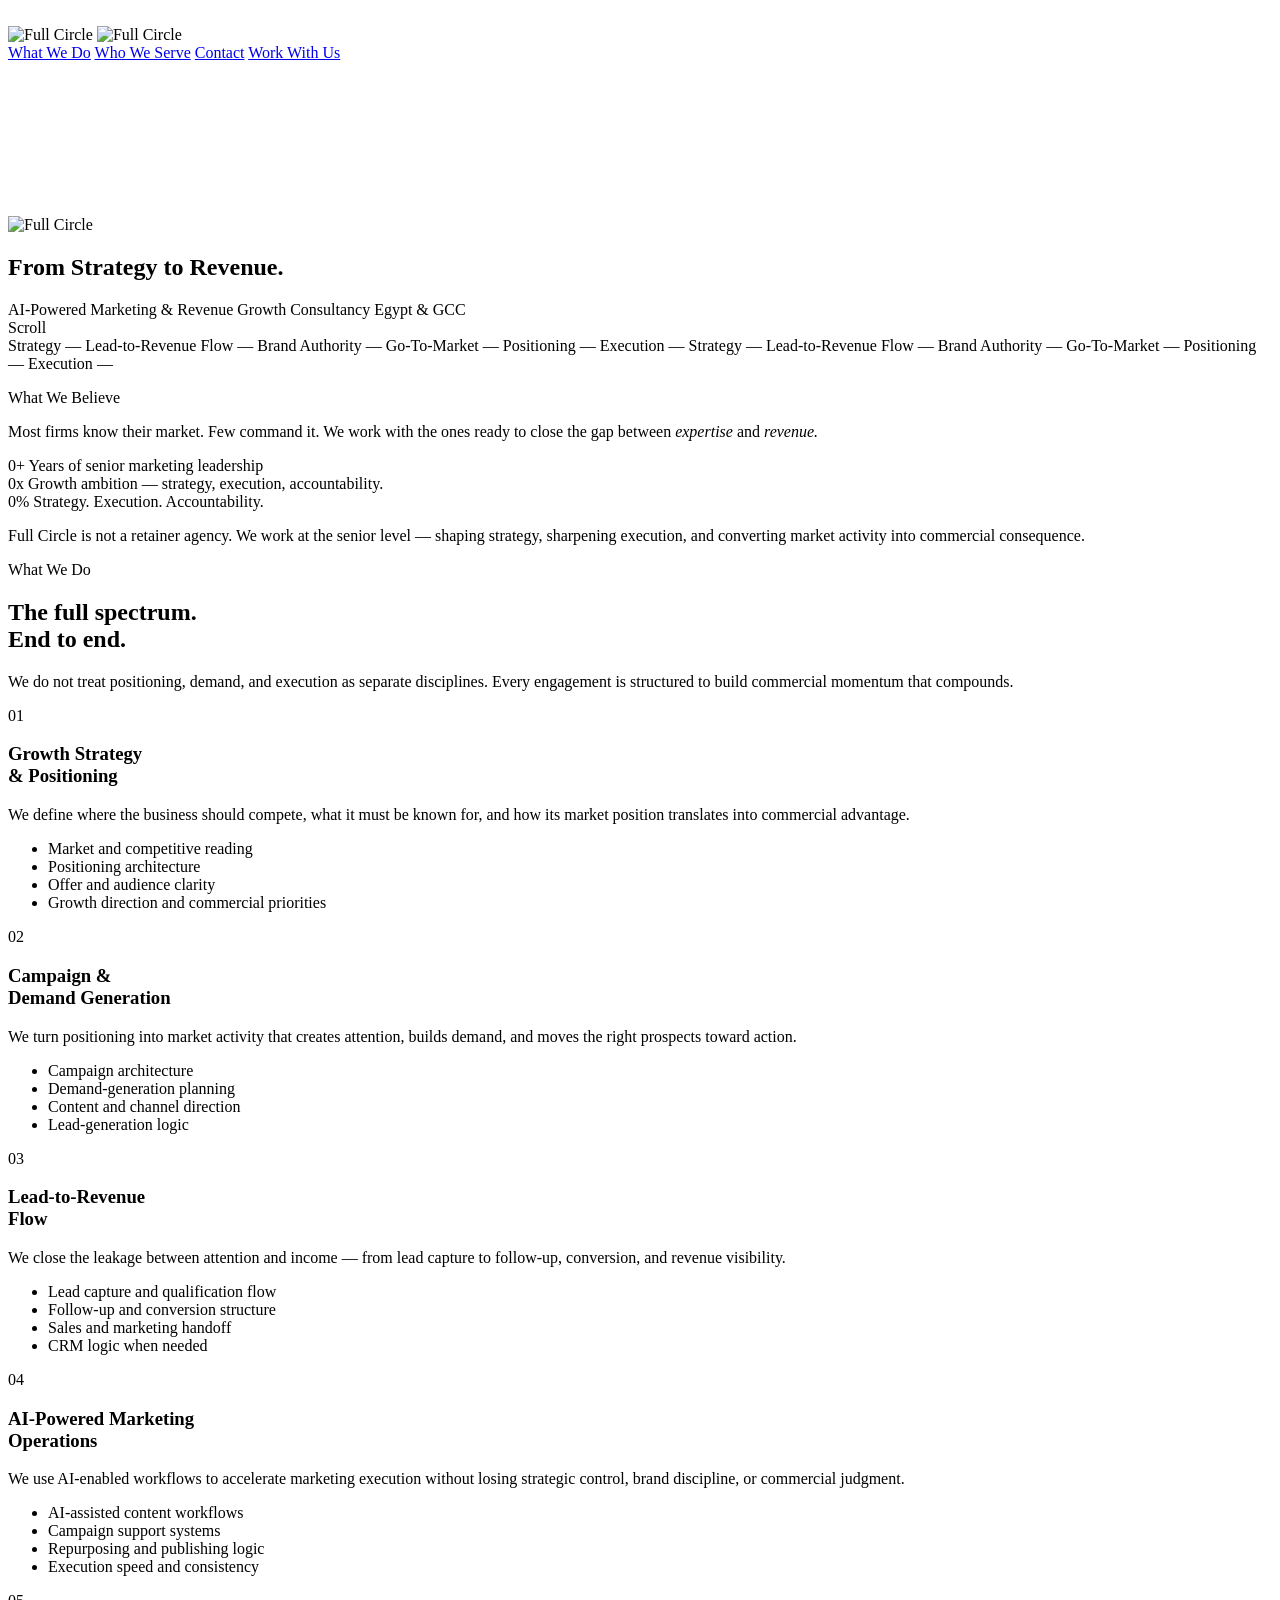
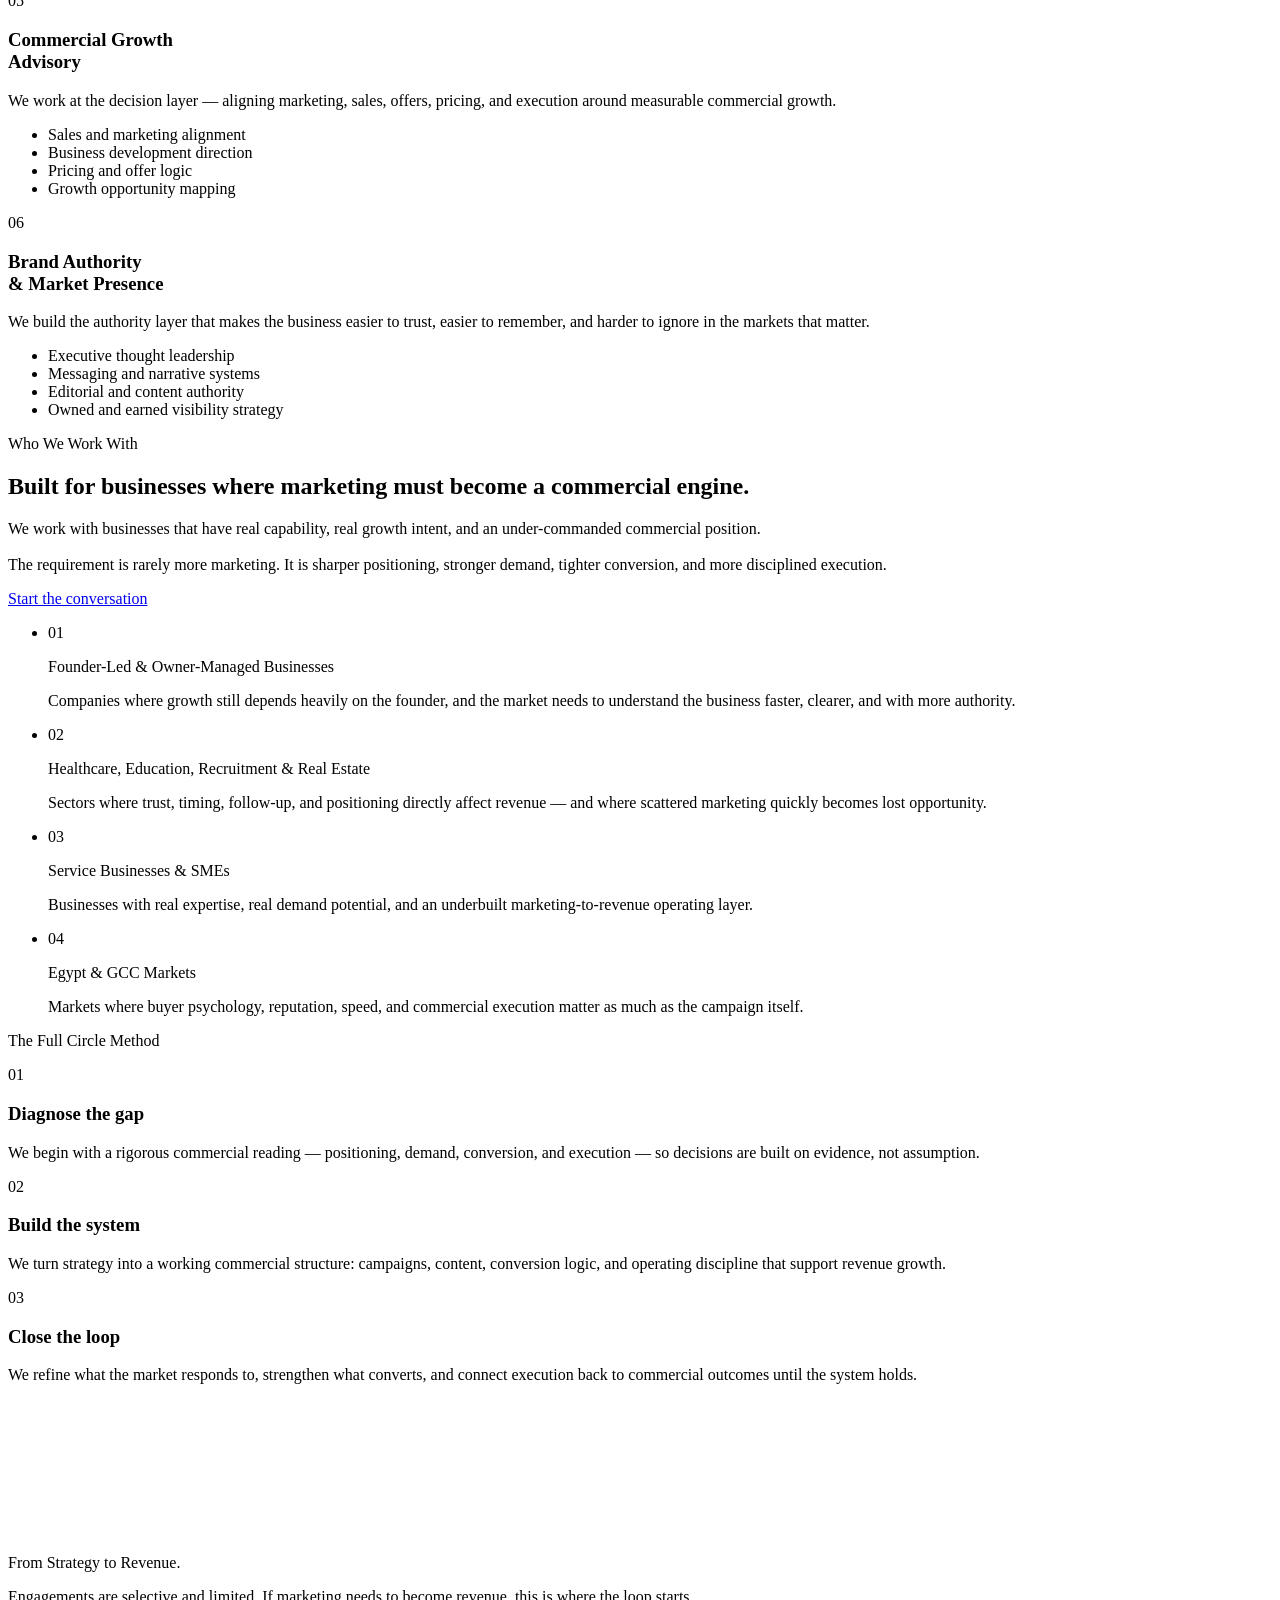
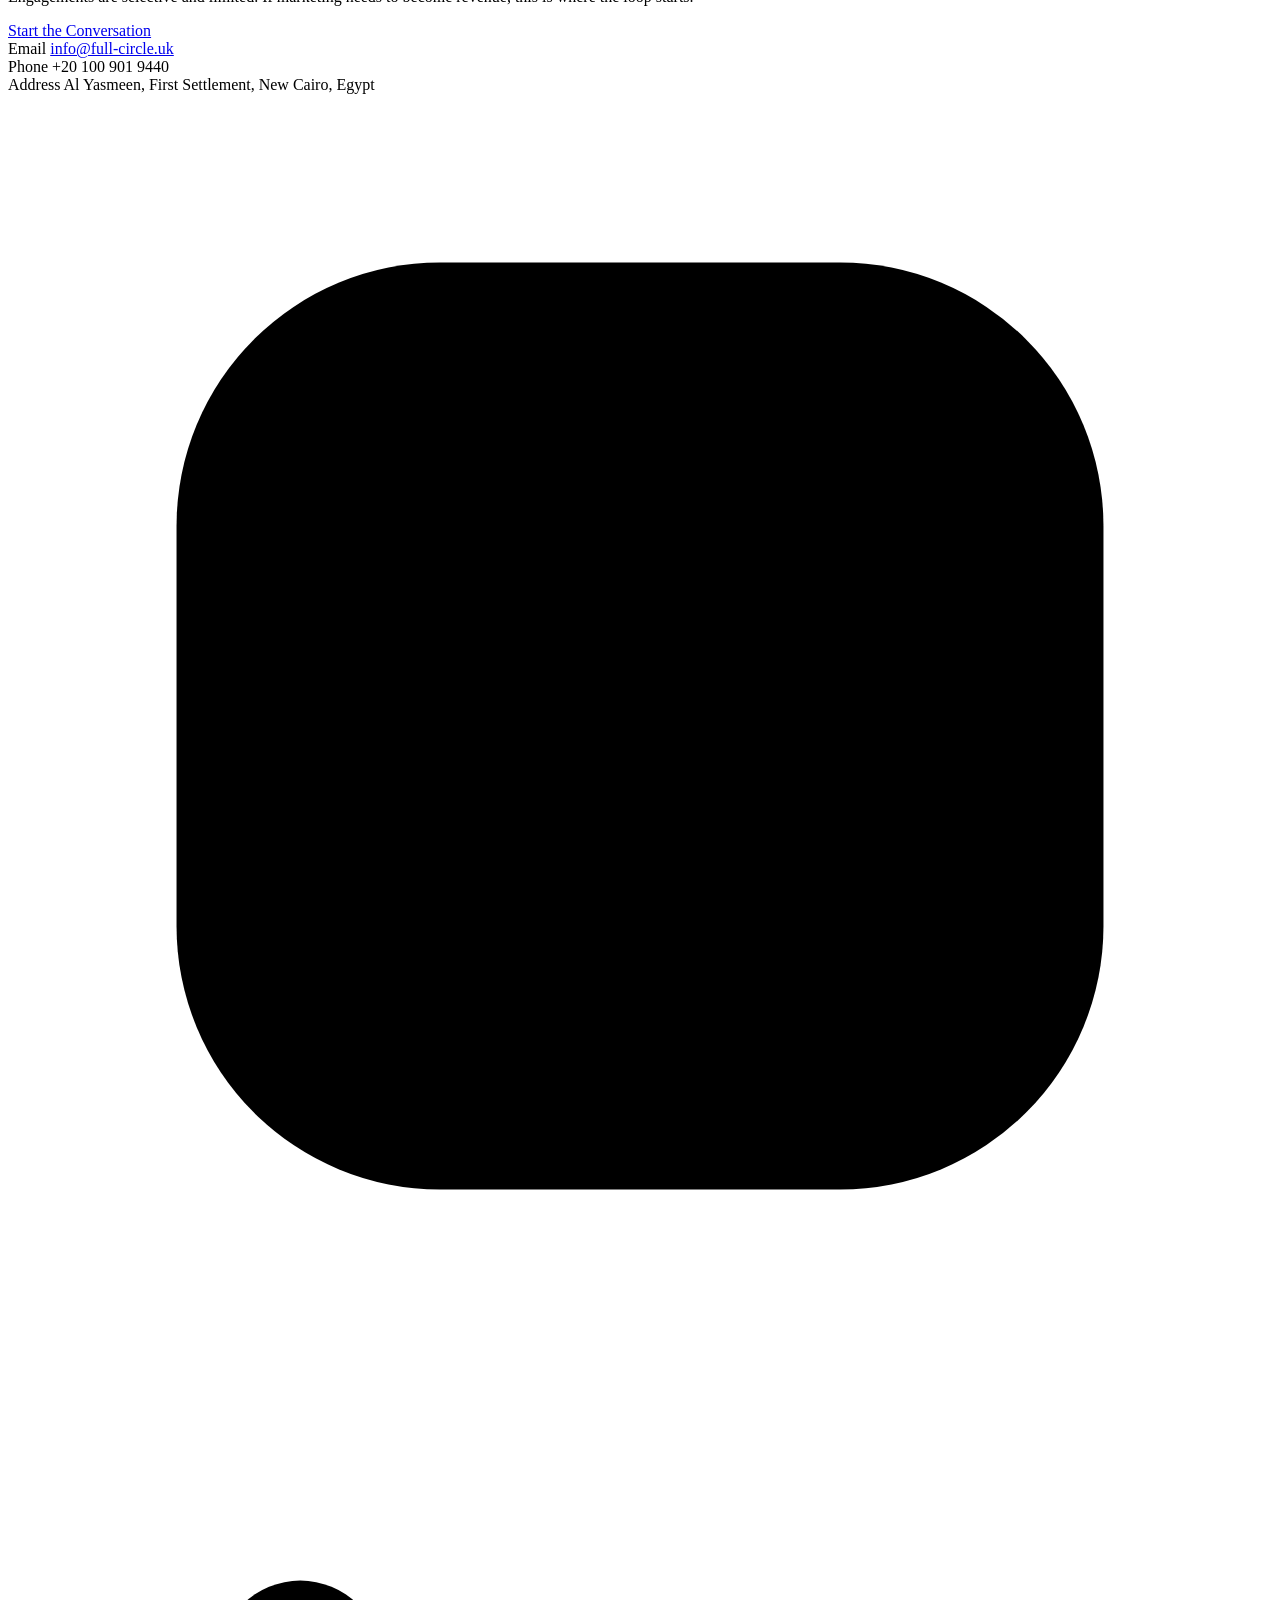
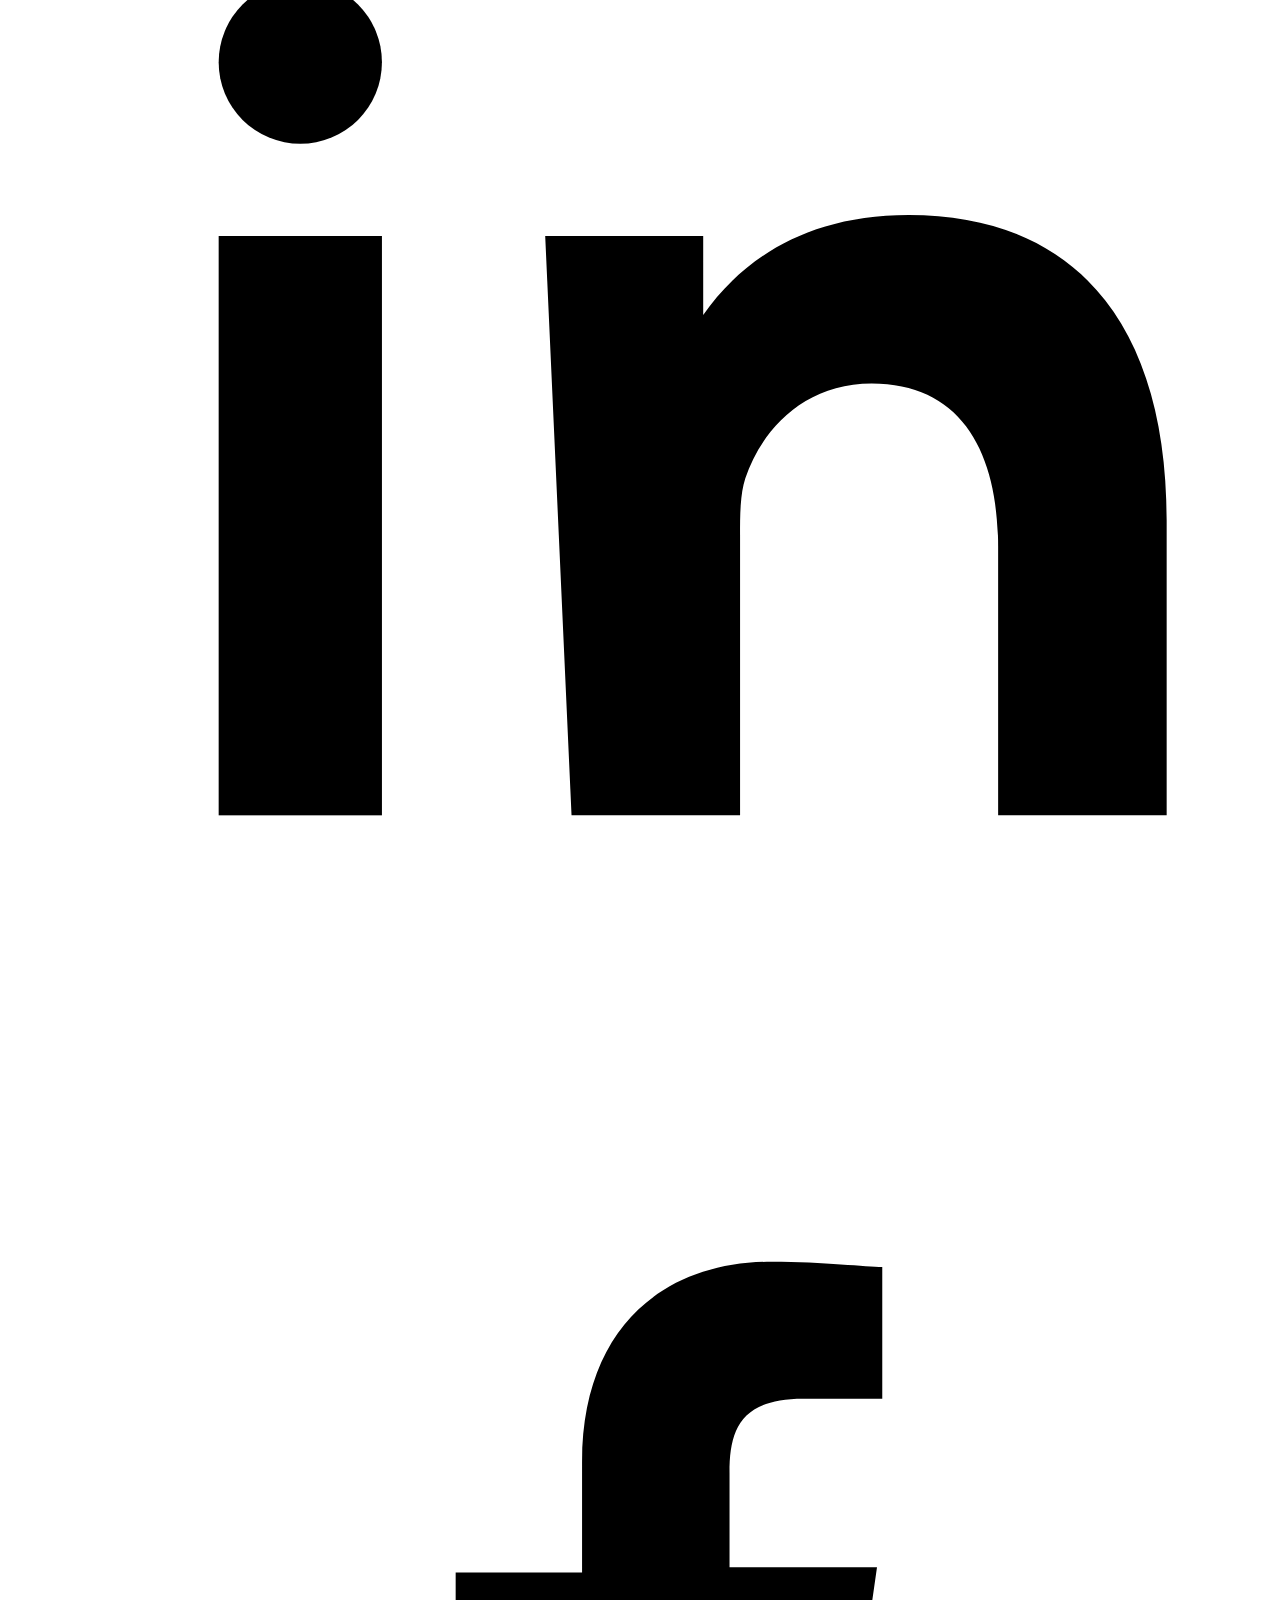
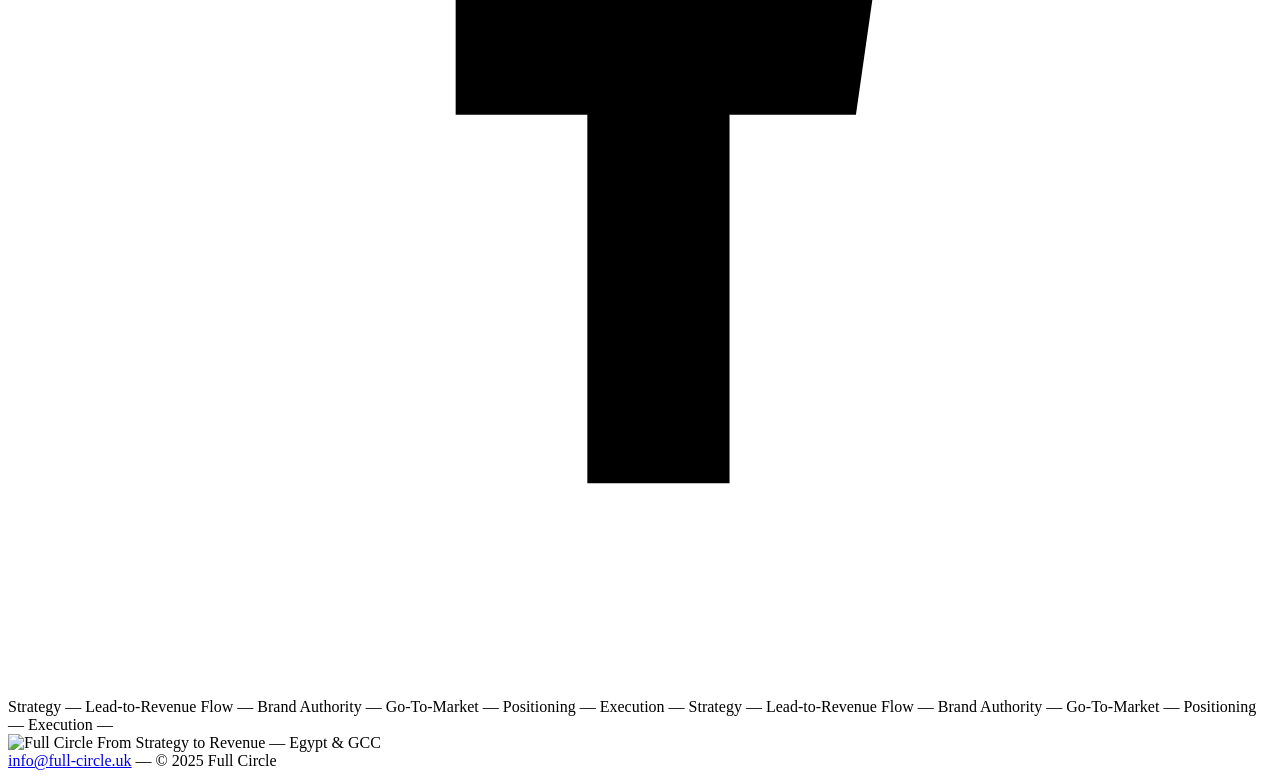
==== index.html @ f4ef0912 "Restore Full Circle website files" ====
<!DOCTYPE html>
<html lang="en">
<head>
  <meta charset="UTF-8">
  <meta name="viewport" content="width=device-width, initial-scale=1.0">
  <title>Full Circle — From Strategy to Revenue</title>
  <meta name="description" content="Full Circle is a senior marketing and revenue growth consultancy for founder-led consultancies, advisory firms, and expert-led B2B businesses in Egypt and the GCC.">

  <!-- Preconnect -->
  <link rel="preconnect" href="https://fonts.googleapis.com">
  <link rel="preconnect" href="https://fonts.gstatic.com" crossorigin>

  <!-- Fonts -->
  <link href="https://fonts.googleapis.com/css2?family=Cormorant+Garamond:ital,wght@0,300;0,400;0,500;0,600;1,300;1,400;1,500;1,600&family=Inter:wght@300;400;500&display=swap" rel="stylesheet">

  <!-- Styles -->
  <link rel="stylesheet" href="assets/css/style.css">

  <!-- Favicon -->
  <link rel="icon" type="image/svg+xml" href="assets/brand/icon/favicon.svg">
</head>
<body>

  <!-- ── Grain texture overlay ─────────────────────────── -->
  <div class="grain" aria-hidden="true"></div>

  <!-- ── Custom cursor ─────────────────────────────────── -->
  <div class="cursor"      aria-hidden="true"></div>
  <div class="cursor-ring" aria-hidden="true">
    <img
      class="cursor-c"
      src="assets/brand/icon/full_circle_cursor_c.png"
      alt=""
    >
  </div>

  <!-- ═══════════════════════════════════════════════════
       NAVIGATION
  ════════════════════════════════════════════════════ -->
  <nav role="navigation" aria-label="Main">
    <div class="nav-logo">
      <img
        class="nav-logo-full"
        src="assets/brand/logo/full_circle_logo_primary_color.svg"
        alt="Full Circle"
      >
      <img
        class="nav-logo-icon"
        src="assets/brand/icon/full_circle_icon_primary_color.svg"
        alt="Full Circle"
      >
    </div>

    <div class="nav-right">
      <a href="#services" class="nav-link">What We Do</a>
      <a href="#audience" class="nav-link">Who We Serve</a>
      <a href="#contact" class="nav-link">Contact</a>
      <a href="mailto:info@full-circle.uk" class="nav-cta">Work With Us</a>
    </div>
  </nav>

  <!-- ═══════════════════════════════════════════════════
       HERO
  ════════════════════════════════════════════════════ -->
  <section class="hero" aria-label="Hero">

    <!-- Atmospheric breathing glow -->
    <div class="hero-glow" aria-hidden="true"></div>

    <!-- Orange flare on entrance -->
    <div class="hero-flash" aria-hidden="true"></div>

    <!-- Video background -->
    <div class="hero-video-wrap" aria-hidden="true">
      <video class="hero-video" autoplay muted loop playsinline preload="auto" disablepictureinpicture>
        <source src="assets/video/hero-bg-v2.mp4" type="video/mp4">
      </video>
    </div>

    <!-- Cinematic scan-line entrance -->
    <div class="hero-scan" aria-hidden="true"></div>

    <!-- Core -->
    <div class="hero-inner">

      <!-- Primary colour brand mark -->
      <div class="hero-mark">
        <img
          src="assets/brand/logo/full_circle_logo_primary_color.svg"
          alt="Full Circle"
        >
      </div>

      <!-- Dominant statement -->
      <h1 class="hero-statement" aria-label="From Strategy to Revenue">
        <span class="hero-stmt-line">
          <span class="hero-stmt-inner">From Strategy</span>
        </span>
        <span class="hero-stmt-line">
          <span class="hero-stmt-inner is-accent">to Revenue.</span>
        </span>
      </h1>

    </div>

    <!-- Side label -->
    <span class="hero-side-label" aria-hidden="true">AI-Powered Marketing &amp; Revenue Growth Consultancy</span>

    <!-- Region -->
    <span class="hero-year" aria-hidden="true">Egypt &amp; GCC</span>

    <!-- Scroll cue -->
    <div class="hero-scroll" aria-hidden="true">
      <span>Scroll</span>
      <div class="hero-scroll-line"></div>
    </div>

  </section>

  <!-- ═══════════════════════════════════════════════════
       TICKER
  ════════════════════════════════════════════════════ -->
  <div class="ticker" aria-hidden="true">
    <div class="ticker-track">
      <span class="ticker-word">Strategy</span>
      <span class="ticker-sep">—</span>
      <span class="ticker-word">Lead-to-Revenue Flow</span>
      <span class="ticker-sep">—</span>
      <span class="ticker-word">Brand Authority</span>
      <span class="ticker-sep">—</span>
      <span class="ticker-word">Go-To-Market</span>
      <span class="ticker-sep">—</span>
      <span class="ticker-word">Positioning</span>
      <span class="ticker-sep">—</span>
      <span class="ticker-word">Execution</span>
      <span class="ticker-sep">—</span>
      <span class="ticker-word">Strategy</span>
      <span class="ticker-sep">—</span>
      <span class="ticker-word">Lead-to-Revenue Flow</span>
      <span class="ticker-sep">—</span>
      <span class="ticker-word">Brand Authority</span>
      <span class="ticker-sep">—</span>
      <span class="ticker-word">Go-To-Market</span>
      <span class="ticker-sep">—</span>
      <span class="ticker-word">Positioning</span>
      <span class="ticker-sep">—</span>
      <span class="ticker-word">Execution</span>
      <span class="ticker-sep">—</span>
    </div>
  </div>

  <!-- ═══════════════════════════════════════════════════
       MANIFESTO
  ════════════════════════════════════════════════════ -->
  <section class="manifesto" aria-label="Positioning">
    <div class="container">

      <p class="manifesto-label">What We Believe</p>

      <p class="manifesto-text">
        Most firms know their market.
        Few command it. We work with the ones
        ready to close the gap between
        <em>expertise</em> and <em>revenue.</em>
      </p>

      <div class="manifesto-aside">

        <div class="manifesto-stat">
          <span class="stat-number">
            <span class="count" data-target="15" data-suffix="+">0+</span>
          </span>
          <span class="stat-label">Years of senior marketing leadership</span>
        </div>

        <div class="manifesto-stat">
          <span class="stat-number">
            <span class="count" data-target="3" data-suffix="x">0x</span>
          </span>
          <span class="stat-label">Growth ambition — strategy, execution, accountability.</span>
        </div>

        <div class="manifesto-stat">
          <span class="stat-number">
            <span class="count" data-target="100" data-suffix="%">0%</span>
          </span>
          <span class="stat-label">Strategy. Execution. Accountability.</span>
        </div>

        <p class="manifesto-note">
          Full Circle is not a retainer agency.
          We work at the senior level — shaping strategy,
          sharpening execution, and converting market activity
          into commercial consequence.
        </p>

      </div>

    </div>
  </section>

  <!-- ═══════════════════════════════════════════════════
       SERVICES
  ════════════════════════════════════════════════════ -->
  <section class="services" id="services" aria-label="Services">
    <div class="container">

      <div class="services-header">
        <div>
          <p class="services-label">What We Do</p>
          <h2 class="services-headline">The full spectrum.<br>End to end.</h2>
        </div>
        <p class="services-intro">
          We do not treat positioning, demand, and execution
          as separate disciplines. Every engagement is structured
          to build commercial momentum that compounds.
        </p>
      </div>

      <div class="services-grid">

        <!-- 01 -->
        <article class="service-card">
          <span class="service-number">01</span>
          <h3 class="service-title">Growth Strategy<br>&amp; Positioning</h3>
          <p class="service-desc">
            We define where the business should compete, what it must
            be known for, and how its market position translates into
            commercial advantage.
          </p>
          <ul class="service-items">
            <li>Market and competitive reading</li>
            <li>Positioning architecture</li>
            <li>Offer and audience clarity</li>
            <li>Growth direction and commercial priorities</li>
          </ul>
        </article>

        <!-- 02 -->
        <article class="service-card">
          <span class="service-number">02</span>
          <h3 class="service-title">Campaign &amp;<br>Demand Generation</h3>
          <p class="service-desc">
            We turn positioning into market activity that creates
            attention, builds demand, and moves the right prospects
            toward action.
          </p>
          <ul class="service-items">
            <li>Campaign architecture</li>
            <li>Demand-generation planning</li>
            <li>Content and channel direction</li>
            <li>Lead-generation logic</li>
          </ul>
        </article>

        <!-- 03 -->
        <article class="service-card">
          <span class="service-number">03</span>
          <h3 class="service-title">Lead-to-Revenue<br>Flow</h3>
          <p class="service-desc">
            We close the leakage between attention and income — from
            lead capture to follow-up, conversion, and revenue visibility.
          </p>
          <ul class="service-items">
            <li>Lead capture and qualification flow</li>
            <li>Follow-up and conversion structure</li>
            <li>Sales and marketing handoff</li>
            <li>CRM logic when needed</li>
          </ul>
        </article>

        <!-- 04 -->
        <article class="service-card">
          <span class="service-number">04</span>
          <h3 class="service-title">AI-Powered Marketing<br>Operations</h3>
          <p class="service-desc">
            We use AI-enabled workflows to accelerate marketing
            execution without losing strategic control, brand discipline,
            or commercial judgment.
          </p>
          <ul class="service-items">
            <li>AI-assisted content workflows</li>
            <li>Campaign support systems</li>
            <li>Repurposing and publishing logic</li>
            <li>Execution speed and consistency</li>
          </ul>
        </article>

        <!-- 05 -->
        <article class="service-card">
          <span class="service-number">05</span>
          <h3 class="service-title">Commercial Growth<br>Advisory</h3>
          <p class="service-desc">
            We work at the decision layer — aligning marketing, sales,
            offers, pricing, and execution around measurable
            commercial growth.
          </p>
          <ul class="service-items">
            <li>Sales and marketing alignment</li>
            <li>Business development direction</li>
            <li>Pricing and offer logic</li>
            <li>Growth opportunity mapping</li>
          </ul>
        </article>

        <!-- 06 -->
        <article class="service-card">
          <span class="service-number">06</span>
          <h3 class="service-title">Brand Authority<br>&amp; Market Presence</h3>
          <p class="service-desc">
            We build the authority layer that makes the business
            easier to trust, easier to remember, and harder to ignore
            in the markets that matter.
          </p>
          <ul class="service-items">
            <li>Executive thought leadership</li>
            <li>Messaging and narrative systems</li>
            <li>Editorial and content authority</li>
            <li>Owned and earned visibility strategy</li>
          </ul>
        </article>

      </div>

    </div>
  </section>

  <!-- ═══════════════════════════════════════════════════
       AUDIENCE
  ════════════════════════════════════════════════════ -->
  <section class="audience" id="audience" aria-label="Who We Serve">
    <div class="container">
      <div class="audience-inner">

        <div class="audience-left">
          <span class="audience-label">Who We Work With</span>
          <h2 class="audience-headline">Built for businesses where marketing must become a commercial engine.</h2>
          <p class="audience-body">
            We work with businesses that have real capability, real
            growth intent, and an under-commanded commercial position.
            <br><br>
            The requirement is rarely more marketing. It is sharper
            positioning, stronger demand, tighter conversion, and more
            disciplined execution.
          </p>
          <a href="#contact" class="audience-cta-link">Start the conversation</a>
        </div>

        <div class="audience-right">
          <ul class="audience-list">

            <li class="audience-item">
              <span class="audience-item-number">01</span>
              <div class="audience-item-content">
                <p class="audience-item-title">Founder-Led &amp; Owner-Managed Businesses</p>
                <p class="audience-item-desc">
                  Companies where growth still depends heavily on the
                  founder, and the market needs to understand the
                  business faster, clearer, and with more authority.
                </p>
              </div>
            </li>

            <li class="audience-item">
              <span class="audience-item-number">02</span>
              <div class="audience-item-content">
                <p class="audience-item-title">Healthcare, Education, Recruitment &amp; Real Estate</p>
                <p class="audience-item-desc">
                  Sectors where trust, timing, follow-up, and positioning
                  directly affect revenue — and where scattered marketing
                  quickly becomes lost opportunity.
                </p>
              </div>
            </li>

            <li class="audience-item">
              <span class="audience-item-number">03</span>
              <div class="audience-item-content">
                <p class="audience-item-title">Service Businesses &amp; SMEs</p>
                <p class="audience-item-desc">
                  Businesses with real expertise, real demand potential,
                  and an underbuilt marketing-to-revenue operating layer.
                </p>
              </div>
            </li>

            <li class="audience-item">
              <span class="audience-item-number">04</span>
              <div class="audience-item-content">
                <p class="audience-item-title">Egypt & GCC Markets</p>
                <p class="audience-item-desc">
                  Markets where buyer psychology, reputation, speed,
                  and commercial execution matter as much as
                  the campaign itself.
                </p>
              </div>
            </li>

          </ul>
        </div>

      </div>
    </div>
  </section>

  <!-- ═══════════════════════════════════════════════════
       METHOD
  ════════════════════════════════════════════════════ -->
  <section class="method" aria-label="How We Work">
    <div class="container">

      <p class="method-label">The Full Circle Method</p>

      <div class="method-steps">

        <div class="method-step">
          <span class="method-step-num">01</span>
          <h3 class="method-step-title">Diagnose the gap</h3>
          <p class="method-step-desc">
            We begin with a rigorous commercial reading — positioning,
            demand, conversion, and execution — so decisions are
            built on evidence, not assumption.
          </p>
        </div>

        <div class="method-step">
          <span class="method-step-num">02</span>
          <h3 class="method-step-title">Build the system</h3>
          <p class="method-step-desc">
            We turn strategy into a working commercial structure:
            campaigns, content, conversion logic, and operating
            discipline that support revenue growth.
          </p>
        </div>

        <div class="method-step">
          <span class="method-step-num">03</span>
          <h3 class="method-step-title">Close the loop</h3>
          <p class="method-step-desc">
            We refine what the market responds to, strengthen what
            converts, and connect execution back to commercial
            outcomes until the system holds.
          </p>
        </div>

      </div>

    </div>
  </section>

  <!-- ═══════════════════════════════════════════════════
       CTA / CONTACT
  ════════════════════════════════════════════════════ -->
  <section class="cta-section" id="contact" aria-label="Contact">

    <!-- Video background — same treatment as hero -->
    <div class="cta-video-wrap" aria-hidden="true">
      <video class="cta-video" autoplay muted loop playsinline preload="auto" disablepictureinpicture>
        <source src="assets/video/hero-bg-v2.mp4" type="video/mp4">
      </video>
    </div>

    <div class="container">
      <div class="cta-inner">

        <span class="cta-eyebrow">
          <span class="cta-eyebrow-main">From Strategy</span>
          <span class="cta-eyebrow-accent">to Revenue.</span>
        </span>

        <p class="cta-sub">
          Engagements are selective and limited.
          If marketing needs to become revenue,
          this is where the loop starts.
        </p>

        <a href="mailto:info@full-circle.uk" class="cta-button">Start the Conversation</a>

        <div class="contact-grid">
          <div class="contact-item">
            <span class="contact-label">Email</span>
            <a href="mailto:info@full-circle.uk" class="contact-value">info@full-circle.uk</a>
          </div>
          <div class="contact-item">
            <span class="contact-label">Phone</span>
            <span class="contact-value">+20 100 901 9440</span>
          </div>
          <div class="contact-item">
            <span class="contact-label">Address</span>
            <span class="contact-value">Al Yasmeen, First Settlement, New Cairo, Egypt</span>
          </div>
        </div>

        <div class="social-links" aria-label="Social links">
          <a href="https://www.instagram.com/fullcircleeg/" class="social-link" aria-label="Instagram" target="_blank" rel="noopener noreferrer">
            <svg viewBox="0 0 24 24" aria-hidden="true">
              <rect x="3.2" y="3.2" width="17.6" height="17.6" rx="5"></rect>
              <circle cx="12" cy="12" r="4.1"></circle>
              <circle cx="17.4" cy="6.6" r="1"></circle>
            </svg>
          </a>
          <a href="https://www.linkedin.com/company/full-circle-eg/" class="social-link" aria-label="LinkedIn" target="_blank" rel="noopener noreferrer">
            <svg viewBox="0 0 24 24" aria-hidden="true">
              <rect x="4" y="9" width="3.1" height="11"></rect>
              <circle cx="5.55" cy="5.7" r="1.55"></circle>
              <path d="M10.2 9h3v1.5c.7-1 1.9-1.9 3.9-1.9 3.1 0 4.9 2 4.9 5.8V20h-3.2v-5.1c0-1.8-.7-3.1-2.4-3.1-1.3 0-2.1.9-2.4 1.8-.1.3-.1.7-.1 1.1V20h-3.2z"></path>
            </svg>
          </a>
          <a href="https://www.facebook.com/fullcirclemarketingagency/" class="social-link" aria-label="Facebook" target="_blank" rel="noopener noreferrer">
            <svg viewBox="0 0 24 24" aria-hidden="true">
              <path d="M13.7 20v-7h2.4l.4-2.8h-2.8V8.4c0-.8.2-1.4 1.4-1.4h1.5V4.5c-.3 0-1.1-.1-2.1-.1-2.1 0-3.6 1.3-3.6 3.8v2.1H8.5V13H11v7z"></path>
            </svg>
          </a>
        </div>

      </div>
    </div>
  </section>

  <!-- ═══════════════════════════════════════════════════
       FOOTER TICKER
  ════════════════════════════════════════════════════ -->
  <div class="ticker ticker--footer" aria-hidden="true">
    <div class="ticker-track ticker-track--rev">
      <span class="ticker-word">Strategy</span>
      <span class="ticker-sep">—</span>
      <span class="ticker-word">Lead-to-Revenue Flow</span>
      <span class="ticker-sep">—</span>
      <span class="ticker-word">Brand Authority</span>
      <span class="ticker-sep">—</span>
      <span class="ticker-word">Go-To-Market</span>
      <span class="ticker-sep">—</span>
      <span class="ticker-word">Positioning</span>
      <span class="ticker-sep">—</span>
      <span class="ticker-word">Execution</span>
      <span class="ticker-sep">—</span>
      <span class="ticker-word">Strategy</span>
      <span class="ticker-sep">—</span>
      <span class="ticker-word">Lead-to-Revenue Flow</span>
      <span class="ticker-sep">—</span>
      <span class="ticker-word">Brand Authority</span>
      <span class="ticker-sep">—</span>
      <span class="ticker-word">Go-To-Market</span>
      <span class="ticker-sep">—</span>
      <span class="ticker-word">Positioning</span>
      <span class="ticker-sep">—</span>
      <span class="ticker-word">Execution</span>
      <span class="ticker-sep">—</span>
    </div>
  </div>

  <!-- ═══════════════════════════════════════════════════
       FOOTER
  ════════════════════════════════════════════════════ -->
  <footer role="contentinfo">

    <div class="footer-left">
      <img class="footer-logo" src="assets/brand/logo/full_circle_logo_primary_color.svg" alt="Full Circle">
      <span class="footer-tagline">From Strategy to Revenue — Egypt &amp; GCC</span>
    </div>

    <div class="footer-right">
      <a href="mailto:info@full-circle.uk" class="footer-link">info@full-circle.uk</a>
      <span class="footer-sep" aria-hidden="true">—</span>
      <span class="footer-copy">© 2025 Full Circle</span>
    </div>

  </footer>

  <!-- ── GSAP ───────────────────────────────────────────── -->
  <script src="assets/js/gsap.min.js"></script>
  <script src="assets/js/ScrollTrigger.min.js"></script>

  <!-- ── Site JS ────────────────────────────────────────── -->
  <script src="assets/js/main.js"></script>

</body>
</html>
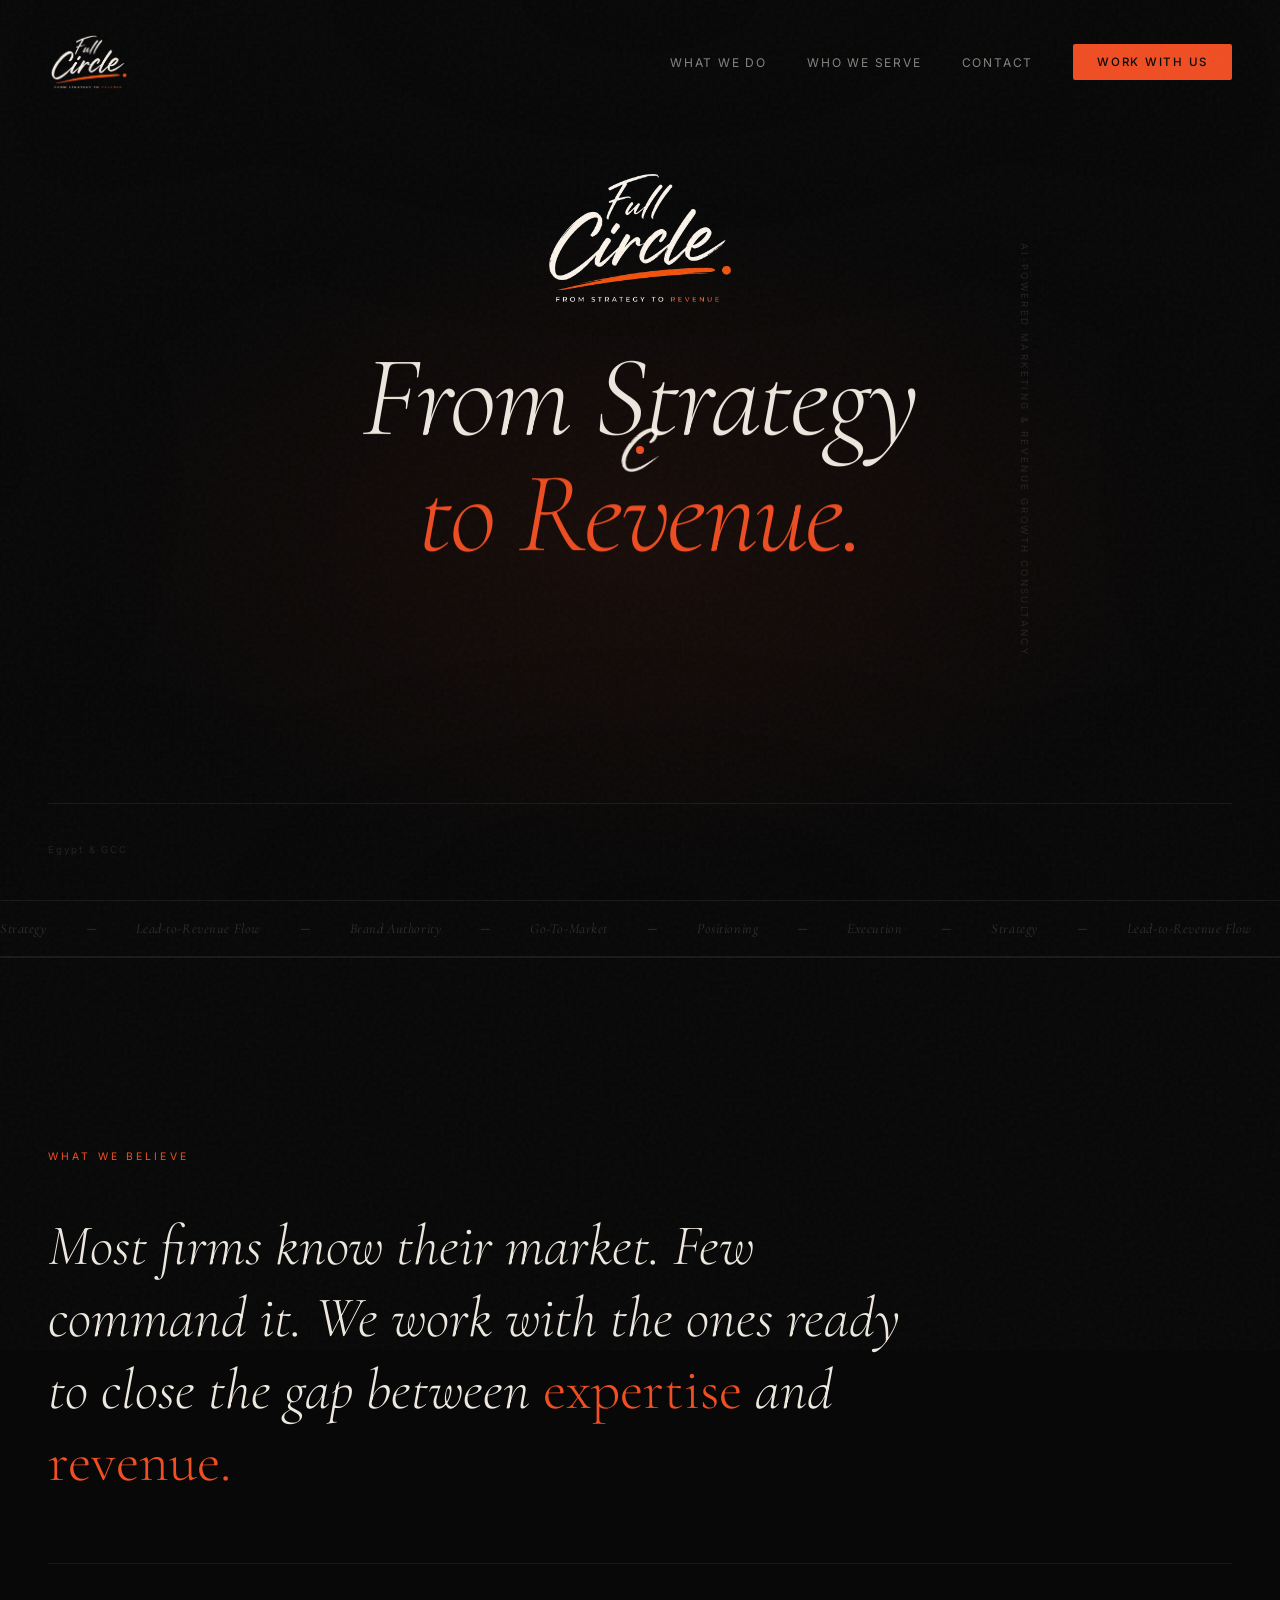
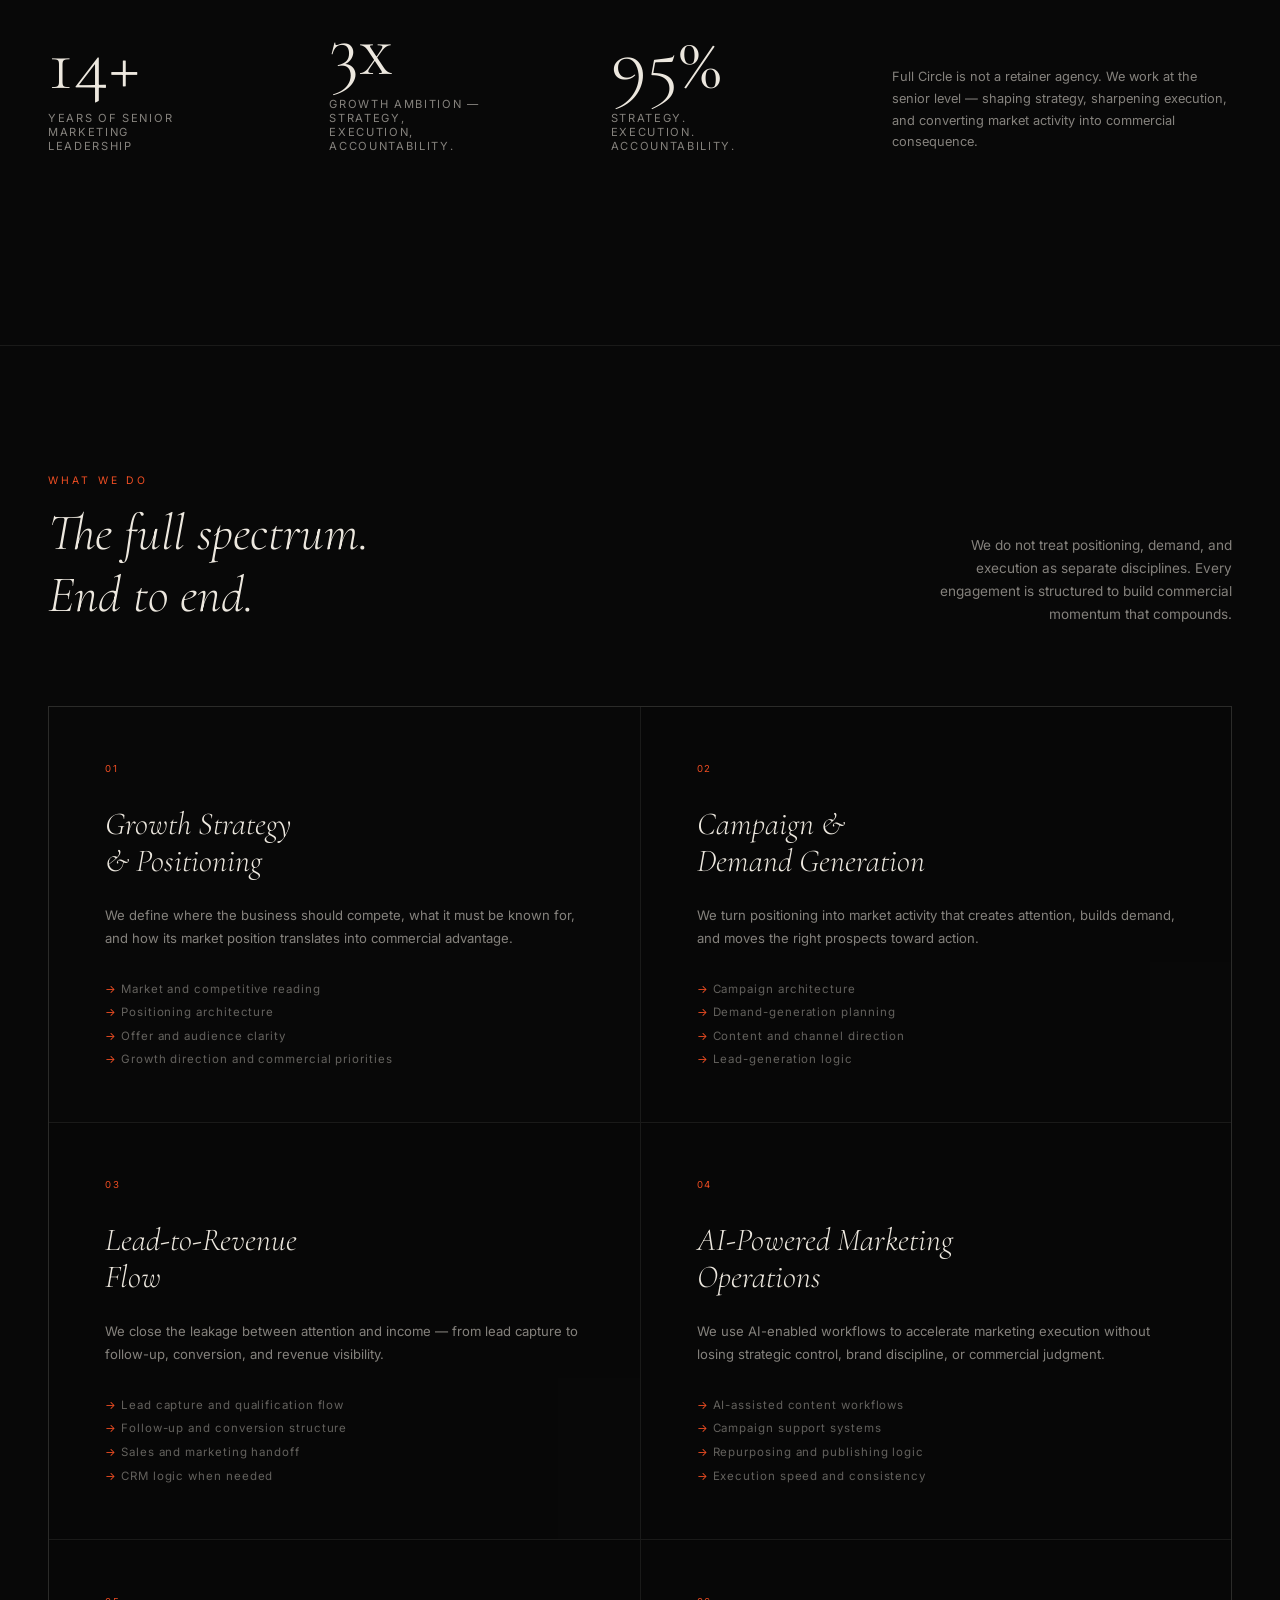
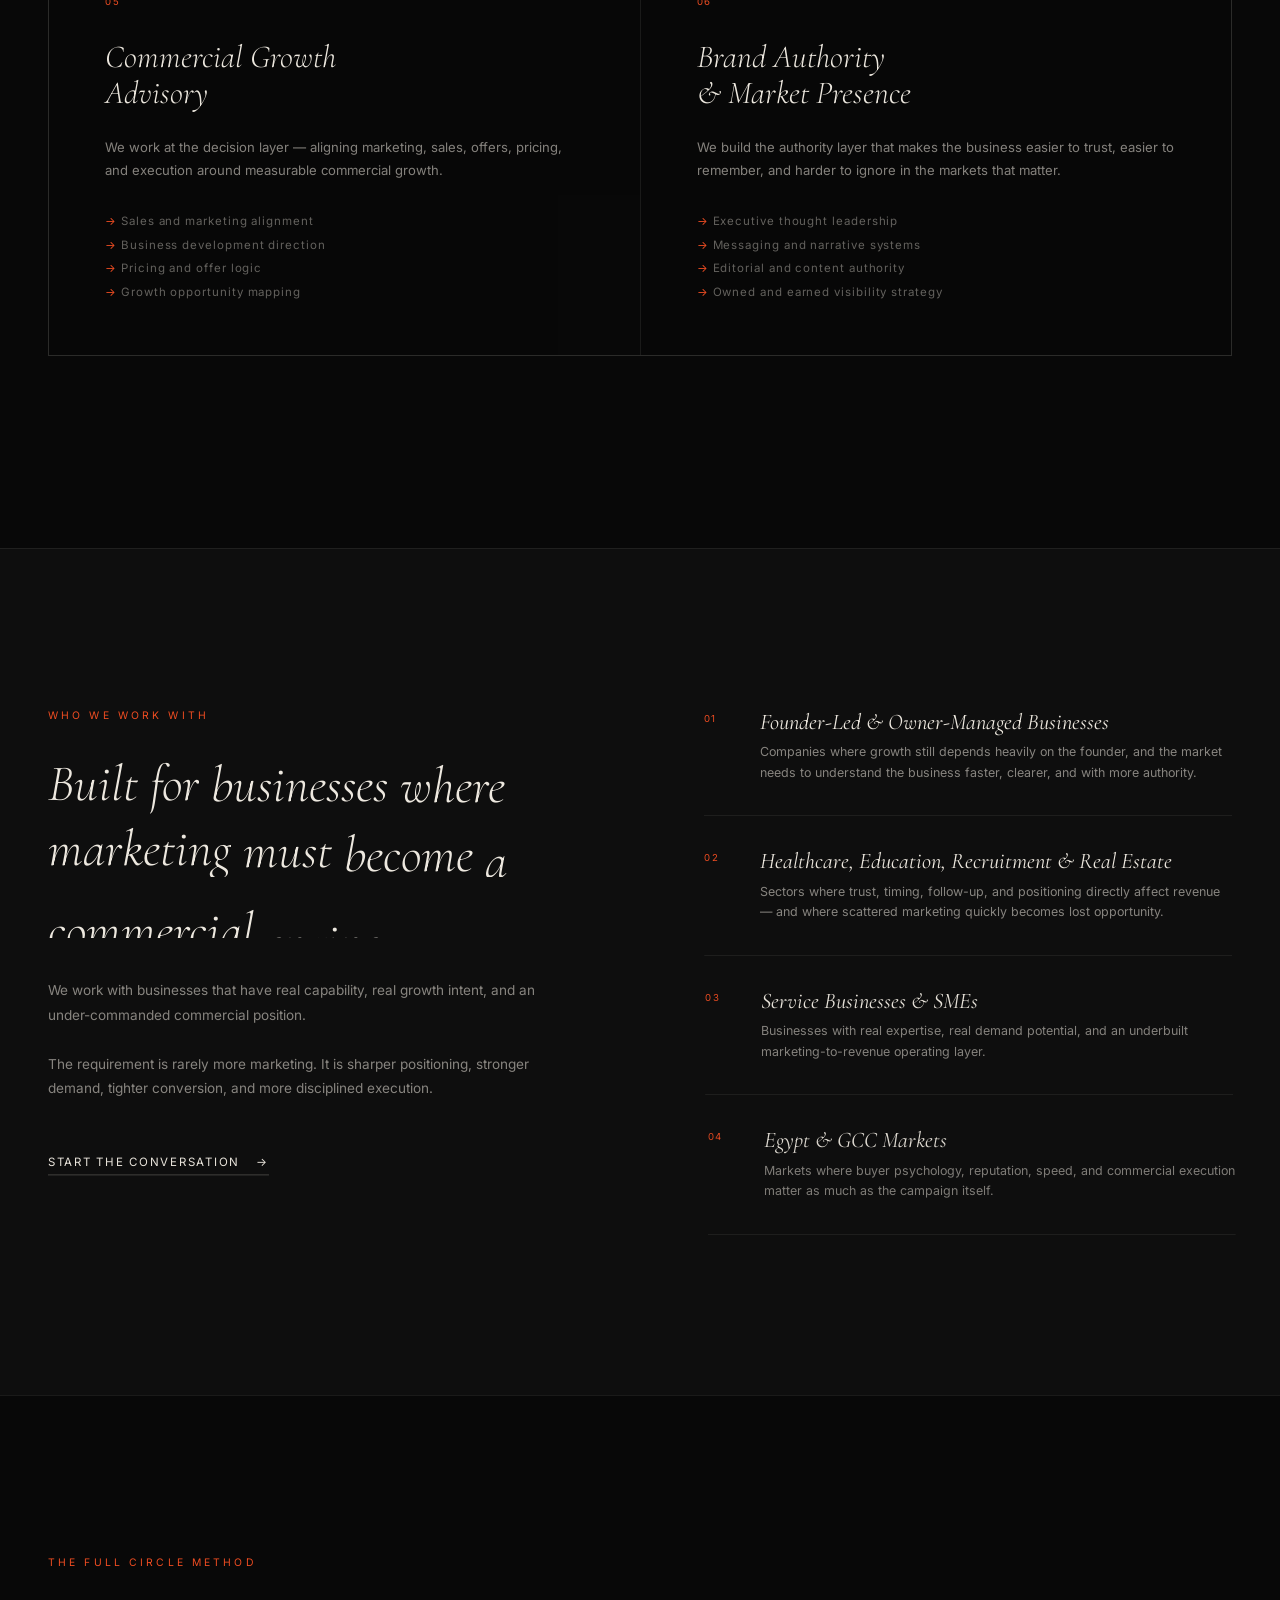
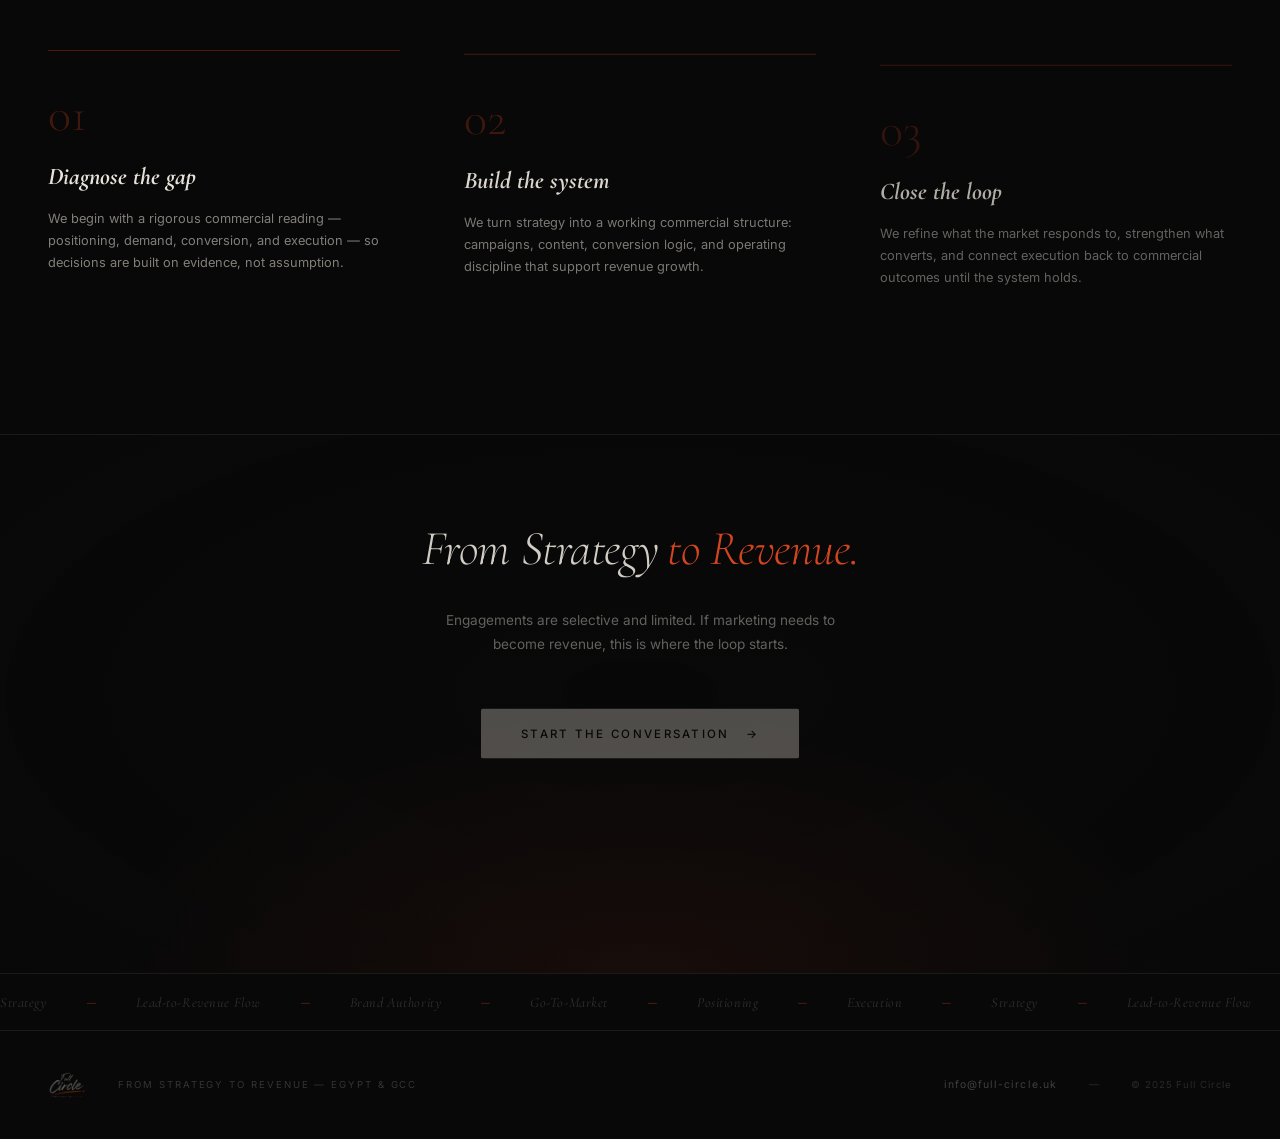
==== commit 279189a7: "Refresh cached mobile stylesheet" ====
--- a/index.html
+++ b/index.html
@@ -14,7 +14,7 @@
   <link href="https://fonts.googleapis.com/css2?family=Cormorant+Garamond:ital,wght@0,300;0,400;0,500;0,600;1,300;1,400;1,500;1,600&family=Inter:wght@300;400;500&display=swap" rel="stylesheet">
 
   <!-- Styles -->
-  <link rel="stylesheet" href="assets/css/style.css">
+  <link rel="stylesheet" href="assets/css/style.css?v=mobile-overflow-fix">
 
   <!-- Favicon -->
   <link rel="icon" type="image/svg+xml" href="assets/brand/icon/favicon.svg">
--- a/assets/css/style.css
+++ b/assets/css/style.css
@@ -0,0 +1,1252 @@
+/* ============================================================
+   FULL CIRCLE — Homepage Stylesheet
+   Brand: Dark editorial, premium consultancy
+   ============================================================ */
+
+/* ─── Reset & Base ────────────────────────────────────────── */
+*, *::before, *::after { margin: 0; padding: 0; box-sizing: border-box; }
+
+:root {
+  --bg:           #080808;
+  --surface:      #0E0E0E;
+  --cream:        #EDE8DF;
+  --cream-dim:    rgba(237, 232, 223, 0.55);
+  --cream-ghost:  rgba(237, 232, 223, 0.10);
+  --orange:       #F04E23;
+  --orange-glow:  rgba(240, 78, 35, 0.18);
+  --divider:      rgba(237, 232, 223, 0.08);
+  --serif:        'Cormorant Garamond', Georgia, serif;
+  --sans:         'Inter', system-ui, sans-serif;
+  --ease-out:     cubic-bezier(0.16, 1, 0.3, 1);
+  --ease-in-out:  cubic-bezier(0.76, 0, 0.24, 1);
+}
+
+html {
+  background: var(--bg);
+  color: var(--cream);
+  font-family: var(--sans);
+  font-size: 16px;
+  scroll-behavior: smooth;
+  overflow-x: hidden;
+  -webkit-font-smoothing: antialiased;
+}
+
+body {
+  background: var(--bg);
+  overflow-x: hidden;
+  cursor: none;
+}
+
+img { display: block; max-width: 100%; }
+a { color: inherit; text-decoration: none; }
+
+/* ─── Custom Cursor ───────────────────────────────────────── */
+.cursor {
+  position: fixed;
+  top: 0; left: 0;
+  width: 8px; height: 8px;
+  background: var(--orange);
+  border-radius: 50%;
+  pointer-events: none;
+  z-index: 9999;
+  transform: translate(-50%, -50%);
+  transition: width 0.3s var(--ease-out), height 0.3s var(--ease-out), background 0.3s;
+  will-change: transform;
+}
+
+.cursor-ring {
+  position: fixed;
+  top: 0; left: 0;
+  width: 52px; height: 52px;
+  pointer-events: none;
+  z-index: 9998;
+  will-change: transform;
+  display: flex;
+  align-items: center;
+  justify-content: center;
+  overflow: hidden;
+}
+
+.cursor-c {
+  width: 40px;
+  height: auto;
+  display: block;
+  user-select: none;
+  transition: transform 0.45s var(--ease-out), opacity 0.45s var(--ease-out);
+  opacity: 0.92;
+}
+
+body:has(a:hover) .cursor,
+body:has(button:hover) .cursor { width: 10px; height: 10px; }
+body:has(a:hover) .cursor-c,
+body:has(button:hover) .cursor-c { transform: scale(1.1); }
+
+@media (hover: none), (pointer: coarse) {
+  body {
+    cursor: auto;
+  }
+
+  .cursor {
+    display: none !important;
+  }
+
+  .cursor-ring {
+    width: 34px;
+    height: 34px;
+    opacity: 0.88;
+  }
+
+  .cursor-c {
+    width: 26px;
+    opacity: 0.88;
+  }
+}
+
+/* ─── Grain Overlay ───────────────────────────────────────── */
+.grain {
+  position: fixed;
+  inset: -50%;
+  width: 200%; height: 200%;
+  background-image: url("data:image/svg+xml,%3Csvg viewBox='0 0 512 512' xmlns='http://www.w3.org/2000/svg'%3E%3Cfilter id='noise'%3E%3CfeTurbulence type='fractalNoise' baseFrequency='0.9' numOctaves='4' stitchTiles='stitch'/%3E%3C/filter%3E%3Crect width='100%25' height='100%25' filter='url(%23noise)' opacity='1'/%3E%3C/svg%3E");
+  opacity: 0.032;
+  pointer-events: none;
+  z-index: 1000;
+  animation: grain-shift 8s steps(10) infinite;
+}
+
+@keyframes grain-shift {
+  0%,100% { transform: translate(0,0); }
+  10%      { transform: translate(-2%,-3%); }
+  20%      { transform: translate(3%,1%); }
+  30%      { transform: translate(-1%,4%); }
+  40%      { transform: translate(4%,-2%); }
+  50%      { transform: translate(-3%,3%); }
+  60%      { transform: translate(2%,-4%); }
+  70%      { transform: translate(-4%,2%); }
+  80%      { transform: translate(3%,-1%); }
+  90%      { transform: translate(-2%,4%); }
+}
+
+/* ─── Navigation ──────────────────────────────────────────── */
+nav {
+  position: fixed;
+  top: 0; left: 0; right: 0;
+  z-index: 500;
+  display: flex;
+  align-items: center;
+  justify-content: space-between;
+  padding: 2rem 3rem;
+  mix-blend-mode: normal;
+  transition: padding 0.4s var(--ease-out), background 0.4s;
+}
+
+nav.scrolled {
+  padding: 1.2rem 3rem;
+  background: rgba(8, 8, 8, 0.85);
+  backdrop-filter: blur(16px);
+  border-bottom: 1px solid var(--divider);
+}
+
+.nav-logo {
+  height: 60px;
+  display: flex;
+  align-items: center;
+  opacity: 0;
+  transform: translateY(-10px);
+}
+
+.nav-logo img {
+  height: 100%;
+  width: auto;
+}
+
+nav.scrolled .nav-logo {
+  height: 54px;
+}
+
+.nav-logo-icon {
+  display: none;
+}
+
+
+.nav-right {
+  display: flex;
+  align-items: center;
+  gap: 2.5rem;
+  opacity: 0;
+  transform: translateY(-10px);
+}
+
+.nav-link {
+  font-family: var(--sans);
+  font-size: 0.75rem;
+  font-weight: 400;
+  letter-spacing: 0.15em;
+  text-transform: uppercase;
+  color: var(--cream-dim);
+  transition: color 0.3s;
+}
+
+.nav-link:hover { color: var(--cream); }
+
+.nav-cta {
+  font-family: var(--sans);
+  font-size: 0.72rem;
+  font-weight: 500;
+  letter-spacing: 0.15em;
+  text-transform: uppercase;
+  color: var(--bg);
+  background: var(--orange);
+  padding: 0.7rem 1.5rem;
+  border-radius: 2px;
+  transition: background 0.3s, transform 0.2s;
+}
+
+.nav-cta:hover { background: #d94118; transform: translateY(-1px); }
+
+/* ─── Hero ────────────────────────────────────────────────── */
+.hero {
+  position: relative;
+  height: 100vh;
+  min-height: 700px;
+  display: flex;
+  flex-direction: column;
+  align-items: center;
+  justify-content: center;
+  overflow: hidden;
+  text-align: center;
+  padding-bottom: 10rem; /* optical upward shift — compensates for removed eyebrow */
+}
+
+/* Horizontal lines — editorial grid feel */
+.hero::after {
+  content: '';
+  position: absolute;
+  left: 3rem; right: 3rem;
+  bottom: 6rem;
+  height: 1px;
+  background: var(--divider);
+}
+
+/* Dark vignette — text protection on top of video */
+.hero-video-wrap::after {
+  content: '';
+  position: absolute;
+  inset: 0;
+  background:
+    radial-gradient(ellipse 100% 65% at 50% 0%,    rgba(8,8,8,0.58) 0%, transparent 70%),
+    radial-gradient(ellipse 100% 55% at 50% 100%,   rgba(8,8,8,0.55) 0%, transparent 60%),
+    radial-gradient(ellipse 35%  100% at 0% 50%,    rgba(8,8,8,0.28) 0%, transparent 70%),
+    radial-gradient(ellipse 35%  100% at 100% 50%,  rgba(8,8,8,0.28) 0%, transparent 70%);
+  pointer-events: none;
+  z-index: 1;
+}
+
+/* Atmospheric breathing glow — synced to 2× the 10s video loop */
+.hero-glow {
+  position: absolute;
+  inset: 0;
+  background: radial-gradient(ellipse 65% 55% at 50% 60%, rgba(240,78,35,0.07) 0%, transparent 68%);
+  animation: hero-breathe 20s ease-in-out infinite;
+  pointer-events: none;
+  z-index: 1;
+}
+
+@keyframes hero-breathe {
+  0%, 100% { opacity: 0.45; transform: scale(1); }
+  50%       { opacity: 1;    transform: scale(1.06); }
+}
+
+/* Video background */
+.hero-video-wrap {
+  position: absolute;
+  inset: 0;
+  z-index: 0;
+  overflow: hidden;
+}
+
+.hero-video {
+  width: 100%;
+  height: 100%;
+  object-fit: cover;
+  opacity: 0;                                         /* GSAP fades in after scan */
+  filter: grayscale(6%) contrast(1.04) brightness(0.58);
+  transform: scale(1.04);                             /* slight overscale for parallax room */
+  will-change: transform, opacity;
+}
+
+/* Orange entrance flash */
+.hero-flash {
+  position: absolute;
+  inset: 0;
+  background: radial-gradient(ellipse 78% 64% at 50% 42%, rgba(240,78,35,0.14) 0%, transparent 72%);
+  pointer-events: none;
+  z-index: 6;
+  opacity: 0;
+}
+
+/* Cinematic scan-line entrance */
+.hero-scan {
+  position: absolute;
+  top: 50%;
+  left: 0;
+  right: 0;
+  height: 2px;
+  background: linear-gradient(90deg, transparent 0%, rgba(240,78,35,0.6) 20%, var(--orange) 50%, rgba(240,78,35,0.6) 80%, transparent 100%);
+  opacity: 0;
+  z-index: 5;
+  transform: scaleX(0);
+  transform-origin: left center;
+  pointer-events: none;
+}
+
+.hero-inner {
+  position: relative;
+  z-index: 2;
+  display: flex;
+  flex-direction: column;
+  align-items: center;
+  gap: 2rem;
+}
+
+/* Brand mark — primary colour */
+.hero-mark {
+  display: flex;
+  align-items: center;
+  justify-content: center;
+}
+
+.hero-mark img {
+  width: min(200px, 35vw);
+  height: auto;
+  opacity: 0;
+  transform: translateY(28px) scale(0.92);
+}
+
+/* Dominant statement */
+.hero-statement {
+  font-family: var(--serif);
+  font-size: clamp(3.5rem, 9vw, 9rem);
+  font-weight: 300;
+  font-style: italic;
+  line-height: 0.95;
+  letter-spacing: -0.02em;
+  color: var(--cream);
+  text-align: center;
+}
+
+.hero-stmt-line {
+  display: block;
+  overflow: hidden;
+  padding-bottom: 0.2em;
+  margin-bottom: -0.14em;
+}
+
+.hero-stmt-inner {
+  display: block;
+  transform: translateY(18px);
+  opacity: 0;
+  filter: blur(8px);
+}
+
+.is-accent {
+  color: var(--orange);
+  animation: accent-glow 6s ease-in-out infinite;
+}
+
+@keyframes accent-glow {
+  0%, 100% { text-shadow: 0 0 48px rgba(240,78,35,0.08); }
+  50%       { text-shadow: 0 0 88px rgba(240,78,35,0.16); }
+}
+
+/* Scroll indicator */
+.hero-scroll {
+  position: absolute;
+  bottom: 2.5rem;
+  left: 50%;
+  transform: translateX(-50%);
+  display: flex;
+  flex-direction: column;
+  align-items: center;
+  gap: 0.6rem;
+  opacity: 0;
+}
+
+.hero-scroll span {
+  font-family: var(--sans);
+  font-size: 0.6rem;
+  letter-spacing: 0.2em;
+  text-transform: uppercase;
+  color: var(--cream-dim);
+}
+
+.hero-scroll-line {
+  width: 1px;
+  height: 40px;
+  background: var(--divider);
+  position: relative;
+  overflow: hidden;
+}
+
+.hero-scroll-line::after {
+  content: '';
+  position: absolute;
+  top: -100%;
+  left: 0;
+  width: 100%;
+  height: 100%;
+  background: var(--orange);
+  animation: scroll-line 2s var(--ease-in-out) infinite 1s;
+}
+
+@keyframes scroll-line {
+  0%   { top: -100%; }
+  100% { top: 100%; }
+}
+
+/* Vertical label — editorial side text */
+.hero-side-label {
+  position: absolute;
+  right: 3rem;
+  top: 50%;
+  transform: translateY(-50%) rotate(90deg);
+  transform-origin: center;
+  font-family: var(--sans);
+  font-size: 0.6rem;
+  letter-spacing: 0.25em;
+  text-transform: uppercase;
+  color: rgba(237, 232, 223, 0.2);
+  white-space: nowrap;
+  opacity: 0;
+}
+
+.hero-year {
+  position: absolute;
+  left: 3rem;
+  bottom: 2.8rem;
+  font-family: var(--sans);
+  font-size: 0.6rem;
+  letter-spacing: 0.2em;
+  color: rgba(237, 232, 223, 0.2);
+  opacity: 0;
+}
+
+/* ─── Ticker ─────────────────────────────────────────────── */
+.ticker {
+  overflow: hidden;
+  border-top: 1px solid var(--divider);
+  border-bottom: 1px solid var(--divider);
+  padding: 1.2rem 0;
+  background: var(--bg);
+}
+
+.ticker-track {
+  display: flex;
+  align-items: center;
+  gap: 2.5rem;
+  width: max-content;
+  animation: ticker-scroll 30s linear infinite;
+}
+
+.ticker-word {
+  font-family: var(--serif);
+  font-style: italic;
+  font-size: 0.88rem;
+  color: rgba(237, 232, 223, 0.18);
+  white-space: nowrap;
+  letter-spacing: 0.04em;
+}
+
+.ticker-sep {
+  color: var(--orange);
+  font-size: 0.55rem;
+  opacity: 0.4;
+  flex-shrink: 0;
+}
+
+@keyframes ticker-scroll {
+  from { transform: translateX(0); }
+  to   { transform: translateX(-50%); }
+}
+
+@keyframes footer-video-drift {
+  from { transform: scale(1.04) translate3d(-1.2%, -0.8%, 0); }
+  to   { transform: scale(1.09) translate3d(1.2%, 0.8%, 0); }
+}
+
+.ticker--footer {
+  border-bottom: none;
+}
+
+.ticker-track--rev {
+  animation-direction: reverse;
+}
+
+/* ─── Section Base ───────────────────────────────────────── */
+section { position: relative; }
+
+.container {
+  max-width: 1320px;
+  margin: 0 auto;
+  padding: 0 3rem;
+}
+
+/* ─── Manifesto / Positioning ───────────────────────────── */
+.manifesto {
+  padding: 12rem 0;
+  border-top: 1px solid var(--divider);
+}
+
+.manifesto-label {
+  font-family: var(--sans);
+  font-size: 0.65rem;
+  letter-spacing: 0.3em;
+  text-transform: uppercase;
+  color: var(--orange);
+  margin-bottom: 3rem;
+  opacity: 0;
+  transform: translateY(40px);
+}
+
+.manifesto-text {
+  font-family: var(--serif);
+  font-size: clamp(2rem, 4.5vw, 3.8rem);
+  font-weight: 300;
+  font-style: italic;
+  line-height: 1.25;
+  color: var(--cream);
+  max-width: 900px;
+  opacity: 0;
+  transform: translateY(40px);
+}
+
+.manifesto-text em {
+  font-style: normal;
+  color: var(--orange);
+}
+
+.manifesto-aside {
+  margin-top: 4rem;
+  padding-top: 3rem;
+  border-top: 1px solid var(--divider);
+  display: flex;
+  justify-content: space-between;
+  align-items: flex-end;
+  gap: 2rem;
+  flex-wrap: wrap;
+}
+
+.manifesto-stat {
+  opacity: 0;
+  transform: translateY(50px);
+}
+
+.manifesto-stat .stat-number {
+  font-family: var(--serif);
+  font-size: clamp(3rem, 6vw, 5rem);
+  font-weight: 300;
+  color: var(--cream);
+  line-height: 1;
+  display: block;
+}
+
+.manifesto-stat .stat-number .count { display: inline-block; }
+
+.manifesto-stat .stat-label {
+  font-family: var(--sans);
+  font-size: 0.7rem;
+  letter-spacing: 0.15em;
+  text-transform: uppercase;
+  color: var(--cream-dim);
+  margin-top: 0.5rem;
+  display: block;
+  max-width: 160px;
+}
+
+.manifesto-note {
+  font-family: var(--sans);
+  font-size: 0.8rem;
+  line-height: 1.7;
+  color: var(--cream-dim);
+  max-width: 340px;
+  opacity: 0;
+  transform: translateY(50px);
+}
+
+/* ─── Services ───────────────────────────────────────────── */
+.services {
+  padding: 8rem 0 12rem;
+  border-top: 1px solid var(--divider);
+}
+
+.services-header {
+  display: flex;
+  align-items: flex-end;
+  justify-content: space-between;
+  margin-bottom: 5rem;
+  gap: 2rem;
+  flex-wrap: wrap;
+}
+
+.services-label {
+  font-family: var(--sans);
+  font-size: 0.65rem;
+  letter-spacing: 0.3em;
+  text-transform: uppercase;
+  color: var(--orange);
+  margin-bottom: 1rem;
+  opacity: 0;
+  transform: translateY(40px);
+}
+
+.services-headline {
+  font-family: var(--serif);
+  font-size: clamp(2rem, 4vw, 3.2rem);
+  font-weight: 300;
+  font-style: italic;
+  color: var(--cream);
+  line-height: 1.2;
+  opacity: 0;
+  transform: translateY(50px);
+}
+
+.services-intro {
+  font-family: var(--sans);
+  font-size: 0.85rem;
+  line-height: 1.7;
+  color: var(--cream-dim);
+  max-width: 320px;
+  text-align: right;
+  opacity: 0;
+  transform: translateY(50px);
+}
+
+.services-grid {
+  display: grid;
+  grid-template-columns: repeat(2, 1fr);
+  gap: 1px;
+  background: var(--divider);
+  border: 1px solid var(--divider);
+}
+
+.service-card {
+  background: var(--bg);
+  padding: 3.5rem;
+  position: relative;
+  overflow: hidden;
+  transition: background 0.4s var(--ease-out);
+  opacity: 0;
+  transform: translateY(60px);
+}
+
+.service-card::before {
+  content: '';
+  position: absolute;
+  bottom: 0; left: 0;
+  width: 0; height: 2px;
+  background: var(--orange);
+  transition: width 0.5s var(--ease-out);
+}
+
+.service-card:hover { background: var(--surface); }
+.service-card:hover::before { width: 100%; }
+
+.service-number {
+  font-family: var(--sans);
+  font-size: 0.6rem;
+  letter-spacing: 0.2em;
+  color: var(--orange);
+  margin-bottom: 2rem;
+  display: block;
+}
+
+.service-title {
+  font-family: var(--serif);
+  font-size: clamp(1.5rem, 2.5vw, 2.2rem);
+  font-weight: 300;
+  font-style: italic;
+  color: var(--cream);
+  line-height: 1.15;
+  margin-bottom: 1.5rem;
+}
+
+.service-desc {
+  font-family: var(--sans);
+  font-size: 0.82rem;
+  line-height: 1.75;
+  color: var(--cream-dim);
+  margin-bottom: 2rem;
+}
+
+.service-items {
+  list-style: none;
+  display: flex;
+  flex-direction: column;
+  gap: 0.6rem;
+}
+
+.service-items li {
+  font-family: var(--sans);
+  font-size: 0.72rem;
+  letter-spacing: 0.08em;
+  color: rgba(237, 232, 223, 0.4);
+  padding-left: 1rem;
+  position: relative;
+}
+
+.service-items li::before {
+  content: '→';
+  position: absolute;
+  left: 0;
+  color: var(--orange);
+  font-size: 0.7rem;
+}
+
+/* ─── Audience ───────────────────────────────────────────── */
+.audience {
+  padding: 10rem 0;
+  border-top: 1px solid var(--divider);
+  background: var(--surface);
+}
+
+.audience-inner {
+  display: grid;
+  grid-template-columns: 1fr 1fr;
+  gap: 8rem;
+  align-items: start;
+}
+
+.audience-label {
+  font-family: var(--sans);
+  font-size: 0.65rem;
+  letter-spacing: 0.3em;
+  text-transform: uppercase;
+  color: var(--orange);
+  margin-bottom: 2rem;
+  display: block;
+  opacity: 0;
+  transform: translateY(40px);
+}
+
+.audience-headline {
+  font-family: var(--serif);
+  font-size: clamp(2rem, 4vw, 3.4rem);
+  font-weight: 300;
+  font-style: italic;
+  color: var(--cream);
+  line-height: 1.2;
+  margin-bottom: 2.5rem;
+}
+
+.audience-headline .word { display: inline-block; overflow: hidden; vertical-align: bottom; }
+.audience-headline .word-inner { display: inline-block; transform: translateY(110%); }
+
+.audience-body {
+  font-family: var(--sans);
+  font-size: 0.85rem;
+  line-height: 1.8;
+  color: var(--cream-dim);
+  margin-bottom: 3rem;
+  opacity: 0;
+  transform: translateY(50px);
+}
+
+.audience-cta-link {
+  display: inline-flex;
+  align-items: center;
+  gap: 1rem;
+  font-family: var(--sans);
+  font-size: 0.72rem;
+  letter-spacing: 0.15em;
+  text-transform: uppercase;
+  color: var(--cream);
+  border-bottom: 1px solid rgba(237, 232, 223, 0.3);
+  padding-bottom: 0.4rem;
+  transition: border-color 0.3s, color 0.3s;
+  opacity: 0;
+  transform: translateY(50px);
+}
+
+.audience-cta-link:hover { color: var(--orange); border-color: var(--orange); }
+.audience-cta-link::after { content: '→'; transition: transform 0.3s var(--ease-out); }
+.audience-cta-link:hover::after { transform: translateX(4px); }
+
+.audience-list {
+  list-style: none;
+  display: flex;
+  flex-direction: column;
+}
+
+.audience-item {
+  padding: 2rem 0;
+  border-bottom: 1px solid var(--divider);
+  display: flex;
+  align-items: flex-start;
+  gap: 1.5rem;
+  opacity: 0;
+  transform: translateX(50px);
+}
+
+.audience-item:first-child { padding-top: 0; }
+
+.audience-item-number {
+  font-family: var(--sans);
+  font-size: 0.6rem;
+  letter-spacing: 0.15em;
+  color: var(--orange);
+  padding-top: 0.25rem;
+  min-width: 2rem;
+}
+
+.audience-item-title {
+  font-family: var(--serif);
+  font-size: 1.4rem;
+  font-style: italic;
+  font-weight: 400;
+  color: var(--cream);
+  margin-bottom: 0.4rem;
+  line-height: 1.2;
+}
+
+.audience-item-desc {
+  font-family: var(--sans);
+  font-size: 0.78rem;
+  line-height: 1.65;
+  color: var(--cream-dim);
+}
+
+/* ─── Method / How We Work ───────────────────────────────── */
+.method {
+  padding: 10rem 0;
+  border-top: 1px solid var(--divider);
+}
+
+.method-label {
+  font-family: var(--sans);
+  font-size: 0.65rem;
+  letter-spacing: 0.3em;
+  text-transform: uppercase;
+  color: var(--orange);
+  margin-bottom: 5rem;
+  opacity: 0;
+  transform: translateY(40px);
+}
+
+.method-steps {
+  display: grid;
+  grid-template-columns: repeat(3, 1fr);
+  gap: 4rem;
+  position: relative;
+}
+
+/* Spanning ::before disabled — use per-step border-top instead */
+.method-steps::before { display: none; }
+
+.method-step {
+  opacity: 0;
+  transform: translateY(60px);
+  border-top: 1px solid rgba(240, 78, 35, 0);
+  padding-top: 2.5rem;
+  transition: border-color 1.2s var(--ease-in-out);
+}
+
+.method-steps.line-animated .method-step                    { border-color: rgba(240, 78, 35, 0.3); }
+.method-steps.line-animated .method-step:nth-child(2) { transition-delay: 0.3s; }
+.method-steps.line-animated .method-step:nth-child(3) { transition-delay: 0.6s; }
+
+.method-step-num {
+  font-family: var(--serif);
+  font-size: 3rem;
+  font-weight: 300;
+  color: rgba(240, 78, 35, 0.25);
+  line-height: 1;
+  margin-bottom: 1.5rem;
+  display: block;
+}
+
+.method-step-title {
+  font-family: var(--serif);
+  font-size: 1.5rem;
+  font-style: italic;
+  color: var(--cream);
+  margin-bottom: 1rem;
+  line-height: 1.2;
+}
+
+.method-step-desc {
+  font-family: var(--sans);
+  font-size: 0.8rem;
+  line-height: 1.75;
+  color: var(--cream-dim);
+}
+
+/* ─── CTA / Contact ──────────────────────────────────────── */
+.cta-section {
+  padding: 5.25rem 0 4.5rem;
+  border-top: 1px solid var(--divider);
+  position: relative;
+  overflow: hidden;
+  text-align: center;
+}
+
+/* Darkening overlay — sits above video, below content */
+.cta-section::before {
+  content: '';
+  position: absolute;
+  inset: 0;
+  background:
+    radial-gradient(ellipse 96% 104% at 50% 48%, rgba(8,8,8,0.58) 0%, rgba(8,8,8,0.42) 58%, rgba(8,8,8,0.2) 100%),
+    radial-gradient(ellipse 58% 70% at 50% 100%, rgba(240, 78, 35, 0.12) 0%, transparent 72%);
+  pointer-events: none;
+  z-index: 1;
+}
+
+/* Video background */
+.cta-video-wrap {
+  position: absolute;
+  inset: 0;
+  z-index: 0;
+  overflow: hidden;
+}
+
+.cta-video {
+  width: 100%;
+  height: 100%;
+  object-fit: cover;
+  opacity: 0.42;
+  filter: grayscale(8%) contrast(1.08) brightness(0.72) saturate(1.08);
+  transform: scale(1.06);
+  animation: footer-video-drift 18s ease-in-out infinite alternate;
+}
+
+.cta-inner {
+  position: relative;
+  z-index: 2;
+}
+
+/* Slogan — large editorial serif, same weight as hero statement */
+.cta-eyebrow {
+  font-family: var(--serif);
+  font-size: clamp(1.85rem, 3.8vw, 3.6rem);
+  font-weight: 300;
+  font-style: italic;
+  color: var(--cream);
+  line-height: 1.08;
+  letter-spacing: -0.01em;
+  margin-bottom: 1.7rem;
+  display: inline-flex;
+  gap: 0.18em;
+  flex-wrap: wrap;
+  justify-content: center;
+  opacity: 0;
+  transform: translateY(30px);
+}
+
+.cta-eyebrow-main {
+  color: var(--cream);
+}
+
+.cta-eyebrow-accent {
+  color: var(--orange);
+}
+
+.cta-sub {
+  font-family: var(--sans);
+  font-size: 0.85rem;
+  line-height: 1.7;
+  color: var(--cream-dim);
+  max-width: 420px;
+  margin: 0 auto 2.3rem;
+  opacity: 0;
+  transform: translateY(40px);
+}
+
+.cta-button {
+  display: inline-flex;
+  align-items: center;
+  gap: 1rem;
+  font-family: var(--sans);
+  font-size: 0.72rem;
+  font-weight: 500;
+  letter-spacing: 0.2em;
+  text-transform: uppercase;
+  color: var(--bg);
+  background: var(--cream);
+  padding: 1.1rem 2.5rem;
+  border-radius: 2px;
+  transition: background 0.3s, transform 0.3s var(--ease-out);
+  opacity: 0;
+  transform: translateY(40px);
+}
+
+.cta-button:hover {
+  background: var(--orange);
+  transform: translateY(-2px);
+}
+
+.cta-button::after {
+  content: '→';
+  transition: transform 0.3s var(--ease-out);
+}
+
+.cta-button:hover::after { transform: translateX(4px); }
+
+/* Contact detail grid */
+.contact-grid {
+  display: flex;
+  gap: 5rem;
+  justify-content: center;
+  margin-top: 2.2rem;
+  padding-top: 1.7rem;
+  border-top: 1px solid var(--divider);
+  opacity: 0;
+  transform: translateY(30px);
+}
+
+.contact-item {
+  display: flex;
+  flex-direction: column;
+  align-items: flex-start;
+  gap: 0.6rem;
+  min-width: 140px;
+}
+
+.contact-label {
+  font-family: var(--sans);
+  font-size: 0.58rem;
+  letter-spacing: 0.28em;
+  text-transform: uppercase;
+  color: var(--orange);
+}
+
+.contact-value {
+  font-family: var(--sans);
+  font-size: 0.8rem;
+  line-height: 1.5;
+  color: var(--cream-dim);
+  transition: color 0.3s;
+}
+
+a.contact-value:hover { color: var(--cream); }
+
+.social-links {
+  display: flex;
+  justify-content: center;
+  gap: 1rem;
+  margin-top: 1.6rem;
+  opacity: 0;
+  transform: translateY(24px);
+}
+
+.social-link {
+  width: 42px;
+  height: 42px;
+  border: 1px solid rgba(237, 232, 223, 0.14);
+  border-radius: 999px;
+  display: inline-flex;
+  align-items: center;
+  justify-content: center;
+  color: rgba(237, 232, 223, 0.72);
+  background: rgba(10, 10, 10, 0.16);
+  backdrop-filter: blur(4px);
+  transition: transform 0.3s var(--ease-out), border-color 0.3s, color 0.3s, background 0.3s;
+}
+
+.social-link svg {
+  width: 17px;
+  height: 17px;
+  display: block;
+}
+
+.social-link svg * {
+  fill: none;
+  stroke: currentColor;
+  stroke-width: 1.6;
+  stroke-linecap: round;
+  stroke-linejoin: round;
+}
+
+.social-link[aria-label="Facebook"] svg path,
+.social-link[aria-label="LinkedIn"] svg path {
+  fill: currentColor;
+  stroke: none;
+}
+
+.social-link:hover {
+  color: var(--orange);
+  border-color: rgba(240, 78, 35, 0.45);
+  background: rgba(240, 78, 35, 0.08);
+  transform: translateY(-2px);
+}
+
+/* ─── Footer ─────────────────────────────────────────────── */
+footer {
+  border-top: 1px solid var(--divider);
+  padding: 2.5rem 3rem;
+  display: flex;
+  align-items: center;
+  justify-content: space-between;
+  gap: 2rem;
+  flex-wrap: wrap;
+}
+
+.footer-left {
+  display: flex;
+  align-items: center;
+  gap: 2rem;
+}
+
+.footer-logo {
+  height: 28px;
+  width: auto;
+  opacity: 0.35;
+  transition: opacity 0.4s var(--ease-out);
+}
+
+.footer-logo:hover { opacity: 0.65; }
+
+.footer-tagline {
+  font-family: var(--sans);
+  font-size: 0.6rem;
+  letter-spacing: 0.2em;
+  text-transform: uppercase;
+  color: rgba(237, 232, 223, 0.2);
+}
+
+.footer-right {
+  display: flex;
+  align-items: center;
+  gap: 2rem;
+}
+
+.footer-link {
+  font-family: var(--sans);
+  font-size: 0.65rem;
+  letter-spacing: 0.1em;
+  color: rgba(237, 232, 223, 0.25);
+  transition: color 0.3s;
+}
+
+.footer-link:hover { color: var(--cream-dim); }
+
+.footer-sep {
+  color: rgba(237, 232, 223, 0.15);
+  font-size: 0.65rem;
+}
+
+.footer-copy {
+  font-family: var(--sans);
+  font-size: 0.6rem;
+  letter-spacing: 0.1em;
+  color: rgba(237, 232, 223, 0.15);
+}
+
+/* ─── Utility Animations ─────────────────────────────────── */
+.reveal-up {
+  opacity: 0;
+  transform: translateY(30px);
+}
+
+/* ─── Responsive ─────────────────────────────────────────── */
+@media (max-width: 900px) {
+  .cursor-ring { width: 34px; height: 34px; }
+  .cursor-c { width: 26px; opacity: 0.84; }
+
+  nav {
+    padding: 1.2rem 1.2rem;
+    align-items: flex-start;
+    gap: 1rem;
+  }
+  nav.scrolled { padding: 0.95rem 1.2rem; }
+
+  .container { padding: 0 1.5rem; }
+
+  .hero-side-label { display: none; }
+  .nav-logo { height: 36px; }
+  .nav-logo-full { display: none; }
+  .nav-logo-icon { display: block; }
+  .nav-right {
+    flex-wrap: wrap;
+    justify-content: flex-end;
+    gap: 0.55rem 0.75rem;
+    max-width: 68%;
+  }
+  .nav-link {
+    display: inline-flex;
+    font-size: 0.54rem;
+    letter-spacing: 0.08em;
+    white-space: nowrap;
+  }
+  .nav-cta {
+    font-size: 0.56rem;
+    letter-spacing: 0.08em;
+    padding: 0.52rem 0.82rem;
+    white-space: nowrap;
+  }
+
+  .services-grid { grid-template-columns: 1fr; }
+  .audience-inner { grid-template-columns: 1fr; gap: 4rem; }
+  .method-steps { grid-template-columns: 1fr; gap: 3rem; }
+
+  footer { padding: 2rem 1.5rem; flex-direction: column; align-items: flex-start; gap: 1.5rem; }
+  .footer-left { flex-direction: column; align-items: flex-start; gap: 1rem; }
+  .footer-logo { height: 22px; }
+}
+
+@media (max-width: 600px) {
+  .cursor-ring { width: 28px; height: 28px; }
+  .cursor-c { width: 20px; opacity: 0.8; }
+
+  .audience-item { transform: translateX(1rem); }
+
+  nav {
+    flex-direction: row;
+    align-items: center;
+    justify-content: space-between;
+    gap: 0.75rem;
+  }
+  .nav-logo { height: 32px; flex-shrink: 0; }
+  .nav-logo-icon {
+    transform: translateY(4px);
+  }
+  .nav-right {
+    max-width: calc(100% - 3.25rem);
+    width: auto;
+    justify-content: flex-end;
+    align-items: center;
+    gap: 0.45rem 0.6rem;
+  }
+  .nav-link {
+    font-size: 0.5rem;
+    letter-spacing: 0.06em;
+  }
+  .nav-cta {
+    font-size: 0.52rem;
+    letter-spacing: 0.06em;
+    padding: 0.48rem 0.72rem;
+  }
+  .hero-statement { line-height: 0.92; }
+  .contact-grid { flex-direction: column; gap: 2rem; align-items: center; }
+  .contact-item { align-items: center; }
+  .social-links { margin-top: 1.8rem; }
+  .hero-mark img { width: min(160px, 55vw); }
+
+  .manifesto { padding: 6rem 0; }
+  .services { padding: 6rem 0; }
+  .audience { padding: 6rem 0; }
+  .method { padding: 6rem 0; }
+  .cta-section { padding: 4.5rem 0 4rem; }
+
+  .service-card { padding: 2rem; }
+  .manifesto-aside { flex-direction: column; align-items: flex-start; gap: 2rem; }
+  .ticker-word { font-size: 0.78rem; }
+}
+
+@media (prefers-reduced-motion: reduce) {
+  .ticker-track { animation: none; }
+  .grain { animation: none; }
+  .hero-glow { animation: none; }
+  .is-accent { animation: none; }
+  .hero-scroll-line::after { animation: none; }
+  .cta-video { animation: none; }
+}
